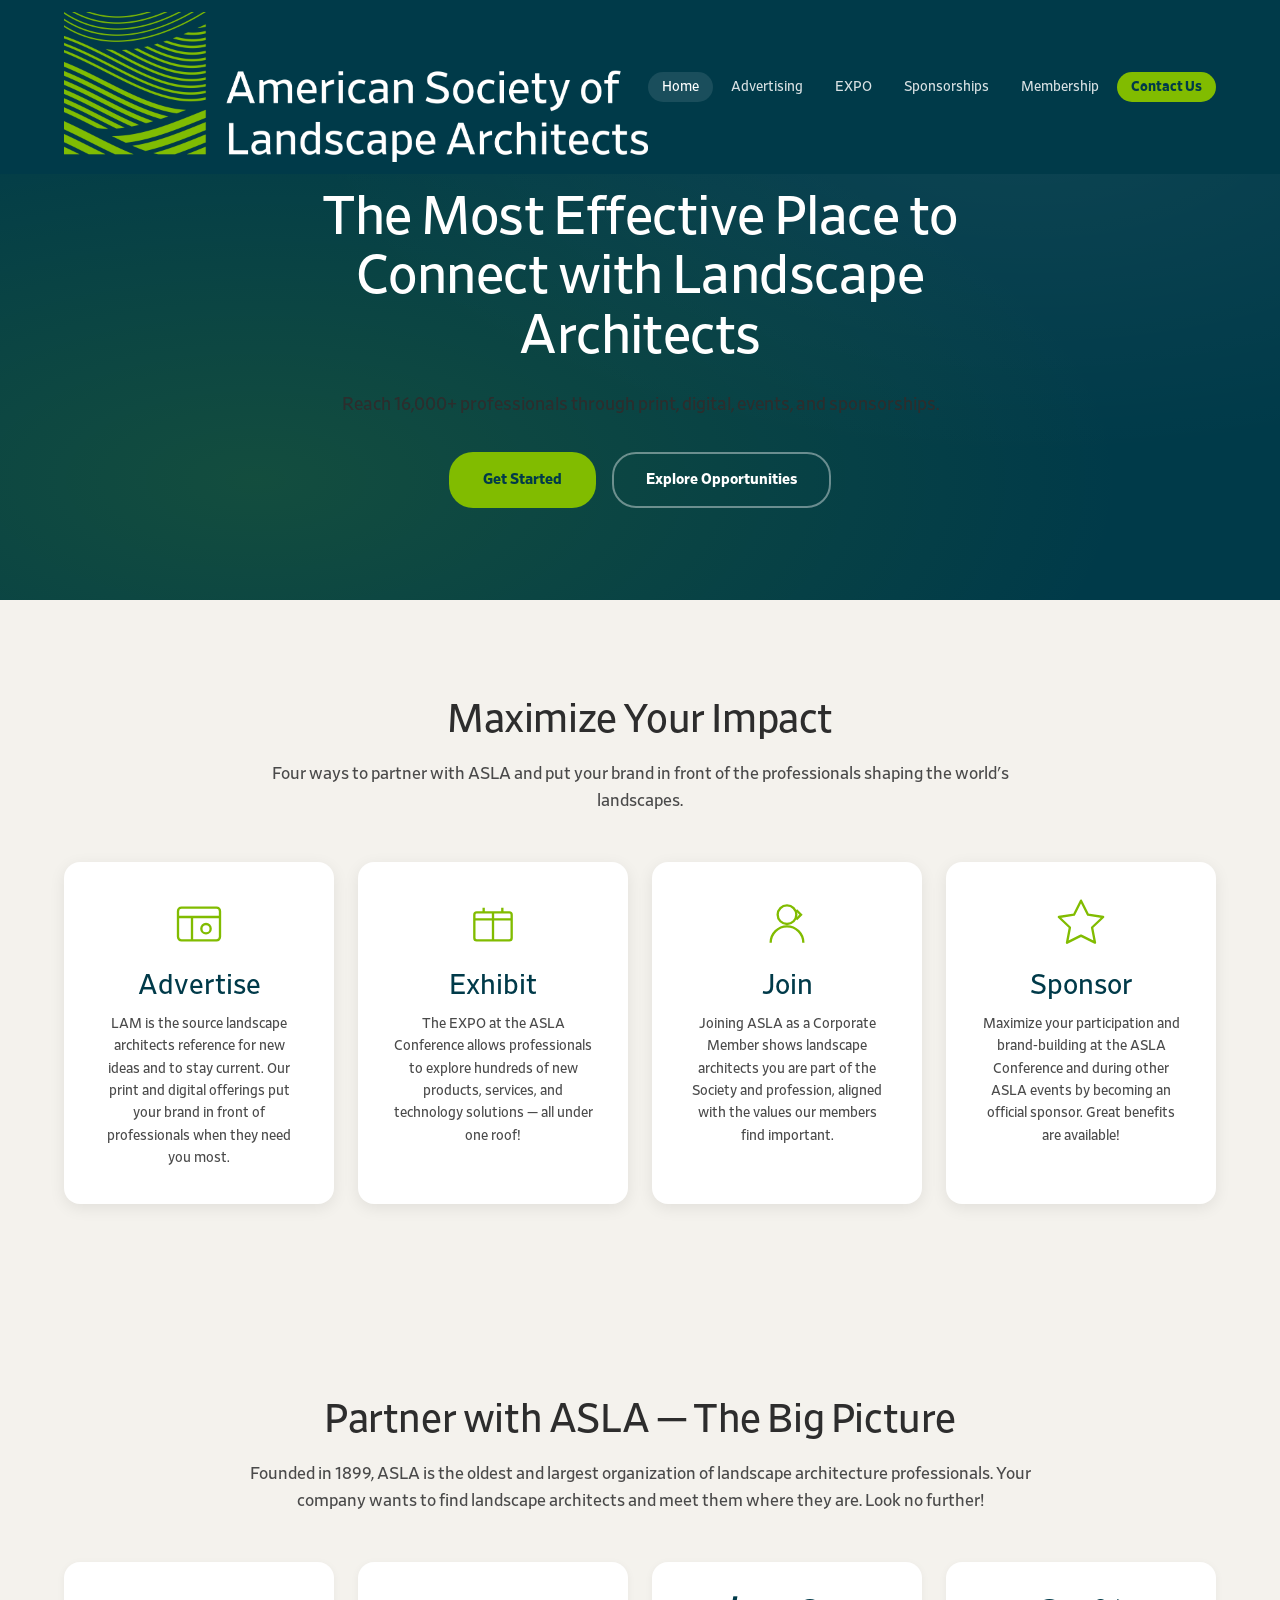
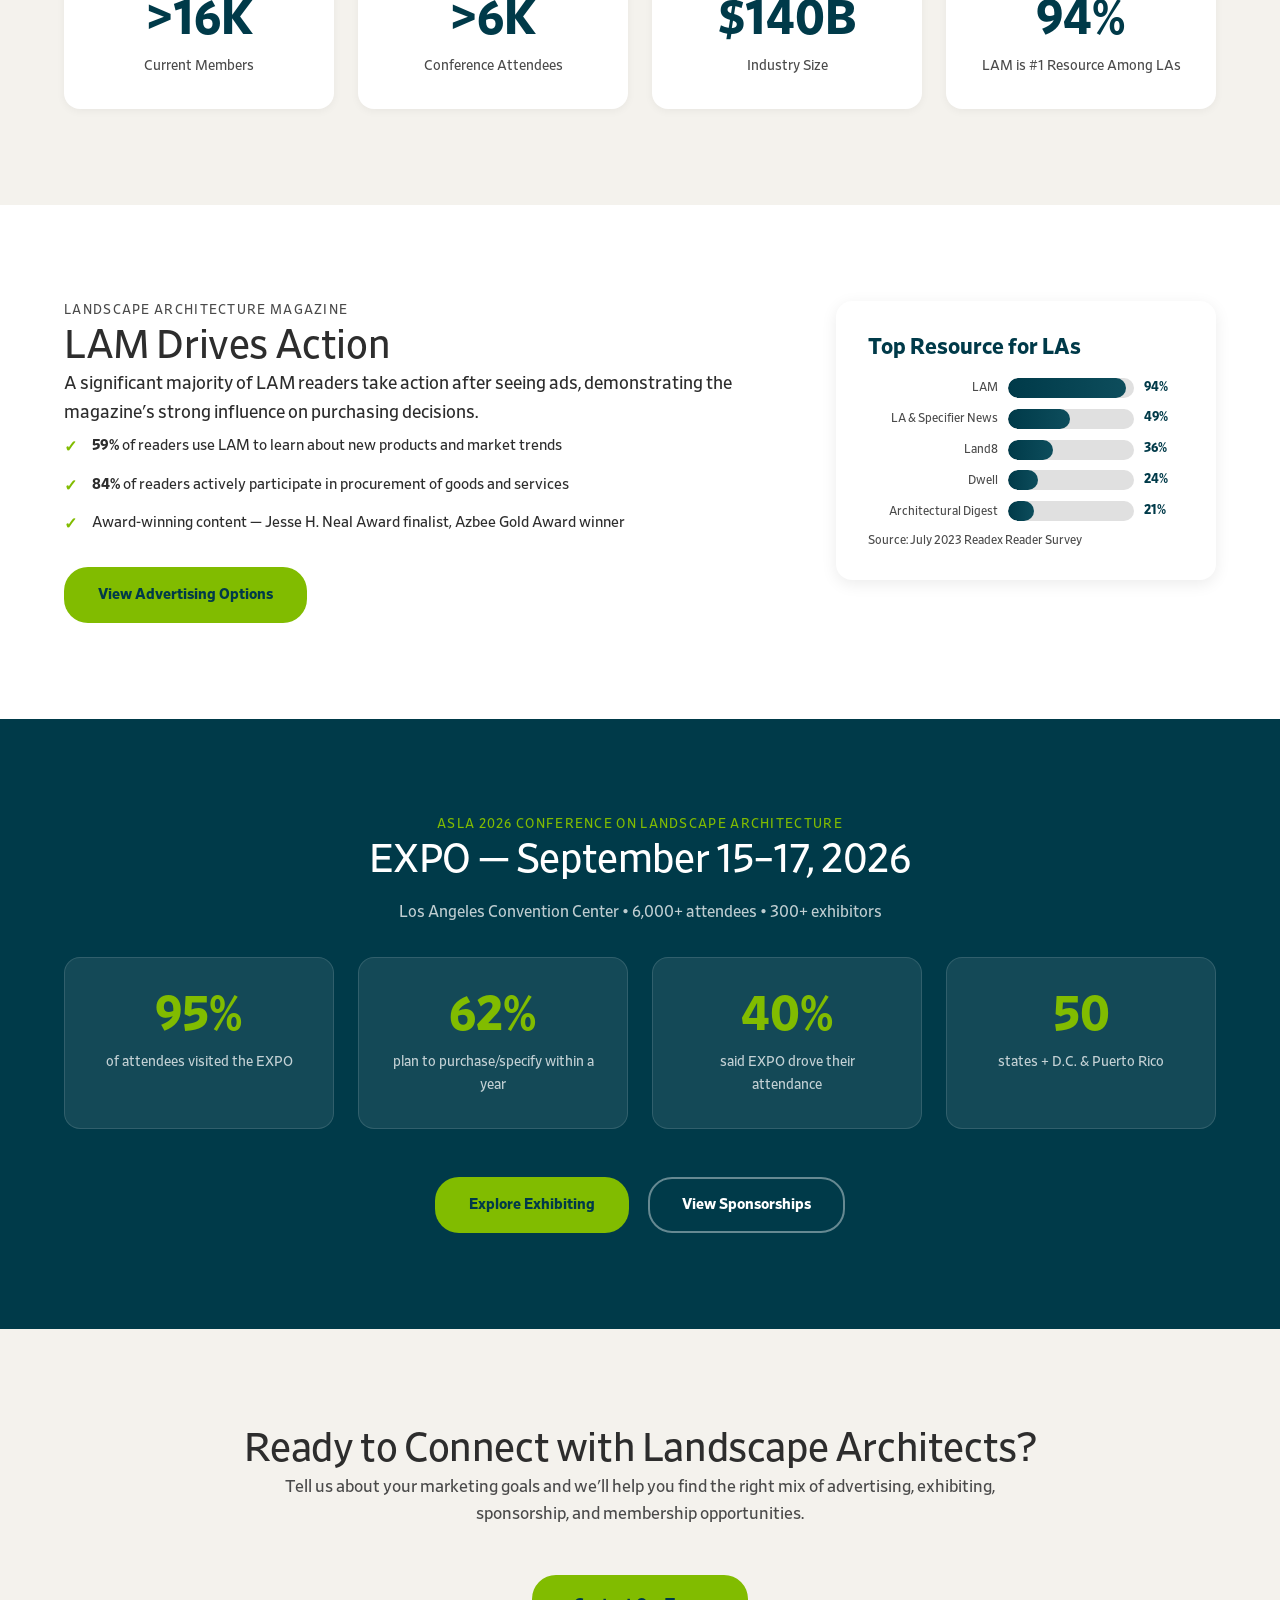
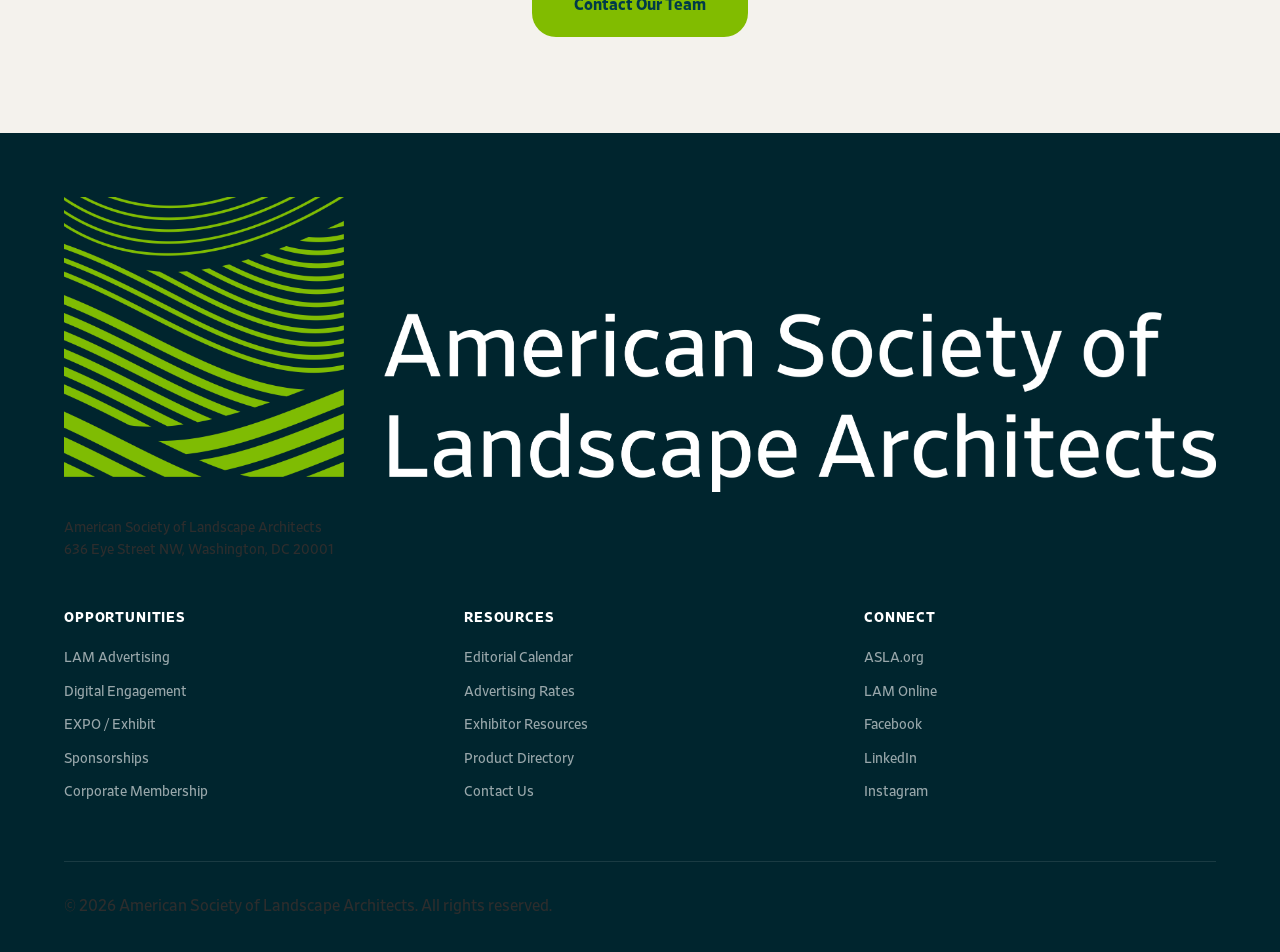
==== index.html @ c064a617 "Reduce header logo size and fix Contact Us wrapping - Reduced logo height from 40px to 28px across a" ====
<!DOCTYPE html>
<html lang="en">
<head>
  <meta charset="UTF-8">
  <meta name="viewport" content="width=device-width, initial-scale=1.0">
  <title>Advertise with ASLA — Connect with Landscape Architects</title>
  <meta name="description" content="The most effective place to connect with landscape architects. Advertise in LAM, exhibit at the ASLA EXPO, sponsor the conference, and more.">
  <link rel="stylesheet" href="colors_and_type.css">
  <link rel="stylesheet" href="style.css">
</head>
<body>

<!-- ===== HEADER / NAV ===== -->
<header class="site-header" id="top">
  <div class="container header-inner">
    <a href="index.html" class="logo">
      <img src="assets/logos/asla-full-green-white.png" alt="American Society of Landscape Architects" height="28">
    </a>
    <button class="nav-toggle" aria-label="Toggle navigation" aria-expanded="false">
      <span></span><span></span><span></span>
    </button>
    <nav class="main-nav" id="mainNav">
      <ul>
        <li><a href="index.html" class="active">Home</a></li>
        <li class="has-dropdown">
          <a href="advertising.html">Advertising</a>
          <ul class="dropdown">
            <li><a href="advertising.html#lam-advertising">LAM Print</a></li>
            <li><a href="advertising.html#ad-rates">Rates</a></li>
            <li><a href="advertising.html#editorial-calendar">Editorial Calendar</a></li>
            <li><a href="advertising.html#digital-engagement">Digital</a></li>
            <li><a href="advertising.html#website-advertising">Website Ads</a></li>
          </ul>
        </li>
        <li class="has-dropdown">
          <a href="expo.html">EXPO</a>
          <ul class="dropdown">
            <li><a href="expo.html#why-exhibit">Why Exhibit?</a></li>
            <li><a href="expo.html#exhibitor-pricing">Pricing</a></li>
            <li><a href="expo.html#exhibitor-resources">Resources</a></li>
          </ul>
        </li>
        <li><a href="sponsorships.html">Sponsorships</a></li>
        <li><a href="membership.html">Membership</a></li>
        <li><a href="contact.html" class="nav-cta">Contact Us</a></li>
      </ul>
    </nav>
  </div>
</header>

<!-- ===== HERO ===== -->
<section class="hero" id="home">
  <div class="container hero-content">
    <p class="eyebrow hero-eyebrow">2026 ASLA Engagement Kit</p>
    <h1>The Most Effective Place to<br>Connect with Landscape Architects</h1>
    <p class="body-lg hero-sub">Reach 16,000+ professionals through print, digital, events, and sponsorships.</p>
    <div class="hero-actions">
      <a href="contact.html" class="btn btn-primary">Get Started</a>
      <a href="advertising.html" class="btn btn-outline">Explore Opportunities</a>
    </div>
  </div>
</section>

<!-- ===== MAXIMIZE YOUR IMPACT — 4 pillars ===== -->
<section class="section pillars">
  <div class="container">
    <h2 class="section-title">Maximize Your Impact</h2>
    <p class="section-intro">Four ways to partner with ASLA and put your brand in front of the professionals shaping the world's landscapes.</p>
    <div class="pillar-grid">
      <a href="advertising.html" class="pillar-card">
        <div class="pillar-icon">
          <svg viewBox="0 0 48 48" fill="none"><rect x="6" y="10" width="36" height="28" rx="3" stroke="currentColor" stroke-width="2"/><path d="M6 18h36M18 18v20" stroke="currentColor" stroke-width="2"/><circle cx="30" cy="28" r="4" stroke="currentColor" stroke-width="2"/></svg>
        </div>
        <h3>Advertise</h3>
        <p>LAM is the source landscape architects reference for new ideas and to stay current. Our print and digital offerings put your brand in front of professionals when they need you most.</p>
      </a>
      <a href="expo.html" class="pillar-card">
        <div class="pillar-icon">
          <svg viewBox="0 0 48 48" fill="none"><rect x="8" y="14" width="32" height="24" rx="2" stroke="currentColor" stroke-width="2"/><path d="M8 20h32M24 14v24M16 14V10M32 14V10" stroke="currentColor" stroke-width="2"/></svg>
        </div>
        <h3>Exhibit</h3>
        <p>The EXPO at the ASLA Conference allows professionals to explore hundreds of new products, services, and technology solutions — all under one roof!</p>
      </a>
      <a href="membership.html" class="pillar-card">
        <div class="pillar-icon">
          <svg viewBox="0 0 48 48" fill="none"><circle cx="24" cy="16" r="8" stroke="currentColor" stroke-width="2"/><path d="M10 40c0-7.7 6.3-14 14-14s14 6.3 14 14" stroke="currentColor" stroke-width="2"/><path d="M32 12l4 4-4 4" stroke="currentColor" stroke-width="2"/></svg>
        </div>
        <h3>Join</h3>
        <p>Joining ASLA as a Corporate Member shows landscape architects you are part of the Society and profession, aligned with the values our members find important.</p>
      </a>
      <a href="sponsorships.html" class="pillar-card">
        <div class="pillar-icon">
          <svg viewBox="0 0 48 48" fill="none"><path d="M24 4l6 12 13 2-9.5 9 2.5 13L24 34l-12 6 2.5-13L5 18l13-2z" stroke="currentColor" stroke-width="2" stroke-linejoin="round"/></svg>
        </div>
        <h3>Sponsor</h3>
        <p>Maximize your participation and brand-building at the ASLA Conference and during other ASLA events by becoming an official sponsor. Great benefits are available!</p>
      </a>
    </div>
  </div>
</section>

<!-- ===== THE BIG PICTURE — Stats ===== -->
<section class="section stats-section">
  <div class="container">
    <h2 class="section-title">Partner with ASLA — The Big Picture</h2>
    <p class="section-intro">Founded in 1899, ASLA is the oldest and largest organization of landscape architecture professionals. Your company wants to find landscape architects and meet them where they are. Look no further!</p>
    <div class="stat-grid">
      <div class="stat-card">
        <span class="stat-number">&gt;16K</span>
        <span class="stat-label">Current Members</span>
      </div>
      <div class="stat-card">
        <span class="stat-number">&gt;6K</span>
        <span class="stat-label">Conference Attendees</span>
      </div>
      <div class="stat-card">
        <span class="stat-number">$140B</span>
        <span class="stat-label">Industry Size</span>
      </div>
      <div class="stat-card">
        <span class="stat-number">94%</span>
        <span class="stat-label">LAM is #1 Resource Among LAs</span>
      </div>
    </div>
  </div>
</section>

<!-- ===== LAM QUICK OVERVIEW ===== -->
<section class="section section-alt">
  <div class="container">
    <div class="two-col">
      <div class="col-text">
        <p class="eyebrow">Landscape Architecture Magazine</p>
        <h2>LAM Drives Action</h2>
        <p class="body-lg">A significant majority of LAM readers take action after seeing ads, demonstrating the magazine's strong influence on purchasing decisions.</p>
        <ul class="check-list">
          <li><strong>59%</strong> of readers use LAM to learn about new products and market trends</li>
          <li><strong>84%</strong> of readers actively participate in procurement of goods and services</li>
          <li>Award-winning content — Jesse H. Neal Award finalist, Azbee Gold Award winner</li>
        </ul>
        <a href="advertising.html" class="btn btn-primary" style="margin-top:var(--space-lg)">View Advertising Options</a>
      </div>
      <div class="col-sidebar">
        <div class="info-card">
          <h4>Top Resource for LAs</h4>
          <div class="bar-chart">
            <div class="bar-row"><span class="bar-label">LAM</span><div class="bar-track"><div class="bar-fill" style="width:94%"></div></div><span class="bar-val">94%</span></div>
            <div class="bar-row"><span class="bar-label">LA &amp; Specifier News</span><div class="bar-track"><div class="bar-fill" style="width:49%"></div></div><span class="bar-val">49%</span></div>
            <div class="bar-row"><span class="bar-label">Land8</span><div class="bar-track"><div class="bar-fill" style="width:36%"></div></div><span class="bar-val">36%</span></div>
            <div class="bar-row"><span class="bar-label">Dwell</span><div class="bar-track"><div class="bar-fill" style="width:24%"></div></div><span class="bar-val">24%</span></div>
            <div class="bar-row"><span class="bar-label">Architectural Digest</span><div class="bar-track"><div class="bar-fill" style="width:21%"></div></div><span class="bar-val">21%</span></div>
          </div>
          <p class="caption">Source: July 2023 Readex Reader Survey</p>
        </div>
      </div>
    </div>
  </div>
</section>

<!-- ===== EXPO TEASER ===== -->
<section class="section section-dark">
  <div class="container" style="text-align:center">
    <p class="eyebrow" style="color:var(--asla-green)">ASLA 2026 Conference on Landscape Architecture</p>
    <h2 style="color:var(--white);margin-bottom:var(--space-md)">EXPO — September 15–17, 2026</h2>
    <p style="color:rgba(255,255,255,0.75);margin-bottom:var(--space-xl)">Los Angeles Convention Center &bull; 6,000+ attendees &bull; 300+ exhibitors</p>
    <div class="stat-grid stat-grid-light" style="margin-bottom:var(--space-2xl)">
      <div class="stat-card-dark">
        <span class="stat-number">95%</span>
        <span class="stat-label">of attendees visited the EXPO</span>
      </div>
      <div class="stat-card-dark">
        <span class="stat-number">62%</span>
        <span class="stat-label">plan to purchase/specify within a year</span>
      </div>
      <div class="stat-card-dark">
        <span class="stat-number">40%</span>
        <span class="stat-label">said EXPO drove their attendance</span>
      </div>
      <div class="stat-card-dark">
        <span class="stat-number">50</span>
        <span class="stat-label">states + D.C. &amp; Puerto Rico</span>
      </div>
    </div>
    <a href="expo.html" class="btn btn-primary">Explore Exhibiting</a>
    <a href="sponsorships.html" class="btn btn-outline" style="margin-left:var(--space-md)">View Sponsorships</a>
  </div>
</section>

<!-- ===== CTA BANNER ===== -->
<section class="section" style="text-align:center">
  <div class="container">
    <h2>Ready to Connect with Landscape Architects?</h2>
    <p class="section-intro">Tell us about your marketing goals and we'll help you find the right mix of advertising, exhibiting, sponsorship, and membership opportunities.</p>
    <a href="contact.html" class="btn btn-primary btn-lg">Contact Our Team</a>
  </div>
</section>

<!-- ===== FOOTER ===== -->
<footer class="site-footer">
  <div class="container footer-inner">
    <div class="footer-brand">
      <img src="assets/logos/asla-full-green-white.png" alt="American Society of Landscape Architects" height="28">
      <p>American Society of Landscape Architects<br>636 Eye Street NW, Washington, DC 20001</p>
    </div>
    <div class="footer-links">
      <div>
        <h5>Opportunities</h5>
        <ul>
          <li><a href="advertising.html">LAM Advertising</a></li>
          <li><a href="advertising.html#digital-engagement">Digital Engagement</a></li>
          <li><a href="expo.html">EXPO / Exhibit</a></li>
          <li><a href="sponsorships.html">Sponsorships</a></li>
          <li><a href="membership.html">Corporate Membership</a></li>
        </ul>
      </div>
      <div>
        <h5>Resources</h5>
        <ul>
          <li><a href="advertising.html#editorial-calendar">Editorial Calendar</a></li>
          <li><a href="advertising.html#ad-rates">Advertising Rates</a></li>
          <li><a href="expo.html#exhibitor-resources">Exhibitor Resources</a></li>
          <li><a href="advertising.html#product-directory">Product Directory</a></li>
          <li><a href="contact.html">Contact Us</a></li>
        </ul>
      </div>
      <div>
        <h5>Connect</h5>
        <ul>
          <li><a href="https://www.asla.org">ASLA.org</a></li>
          <li><a href="https://www.landscapearchitecturemagazine.org">LAM Online</a></li>
          <li><a href="https://www.facebook.com/americansocietyoflandscapearchitects">Facebook</a></li>
          <li><a href="https://www.linkedin.com/company/american-society-of-landscape-architects/">LinkedIn</a></li>
          <li><a href="https://www.instagram.com/nationalasla">Instagram</a></li>
        </ul>
      </div>
    </div>
    <div class="footer-bottom">
      <p>&copy; 2026 American Society of Landscape Architects. All rights reserved.</p>
    </div>
  </div>
</footer>

<script src="nav.js"></script>
</body>
</html>
---- colors_and_type.css ----
/* =============================================================================
   ASLA Design System — Colors & Typography
   American Society of Landscape Architects
   =============================================================================
   Source: styleguide/asla-style-guide.md (official ASLA style guide)
   Mirrors token names used in frontend/tailwind.config.js and src/app/globals.css
   ========================================================================== */

/* JetBrains Mono (Google Fonts) — monospace for IDs, codes, meta.
   @import must come before any @font-face or @rule to be valid. */
@import url("https://fonts.googleapis.com/css2?family=JetBrains+Mono:wght@400;500&display=swap");

/* ----------------------------------------------------------------------------
   Webfonts — Retina (brand-licensed) is the primary ASLA typeface.
   Family ships: ExLight 200 · Light 300 · Book 400 · Bold 700, each with italics
   where available. RetinaCondensed covers narrow display use (eyebrows, metadata).
   JetBrains Mono covers the handful of monospace needs (IDs, codes).
   -------------------------------------------------------------------------- */

@font-face {
  font-family: "Retina";
  src: url("fonts/Retina-ExLight.otf") format("opentype"),
       url("fonts/Retina-ExLight.otf") format("opentype"),
       url("fonts/Retina-ExLight.otf") format("opentype");
  font-weight: 200;
  font-style: normal;
  font-display: swap;
}
@font-face {
  font-family: "Retina";
  src: url("fonts/Retina-Light.otf") format("opentype"),
       url("fonts/Retina-Light.otf") format("opentype"),
       url("fonts/Retina-Light.otf") format("opentype");
  font-weight: 300;
  font-style: normal;
  font-display: swap;
}
@font-face {
  font-family: "Retina";
  src: url("fonts/Retina-LightItalic.otf") format("opentype"),
       url("fonts/Retina-LightItalic.otf") format("opentype"),
       url("fonts/Retina-LightItalic.otf") format("opentype");
  font-weight: 300;
  font-style: italic;
  font-display: swap;
}
@font-face {
  font-family: "Retina";
  src: url("fonts/Retina-Book.otf") format("opentype"),
       url("fonts/Retina-Book.otf") format("opentype"),
       url("fonts/Retina-Book.otf") format("opentype");
  font-weight: 400;
  font-style: normal;
  font-display: swap;
}
@font-face {
  font-family: "Retina";
  src: url("fonts/Retina-BookItalic.otf") format("opentype"),
       url("fonts/Retina-BookItalic.otf") format("opentype"),
       url("fonts/Retina-BookItalic.otf") format("opentype");
  font-weight: 400;
  font-style: italic;
  font-display: swap;
}
@font-face {
  font-family: "Retina";
  src: url("fonts/Retina-Bold.otf") format("opentype"),
       url("fonts/Retina-Bold.otf") format("opentype"),
       url("fonts/Retina-Bold.otf") format("opentype");
  font-weight: 700;
  font-style: normal;
  font-display: swap;
}
@font-face {
  font-family: "Retina";
  src: url("fonts/Retina-BoldItalic.otf") format("opentype"),
       url("fonts/Retina-BoldItalic.otf") format("opentype"),
       url("fonts/Retina-BoldItalic.otf") format("opentype");
  font-weight: 700;
  font-style: italic;
  font-display: swap;
}

@font-face {
  font-family: "Retina Condensed";
  src: url("fonts/RetinaCondensedLight.otf") format("opentype"),
       url("fonts/RetinaCondensedLight.otf") format("opentype"),
       url("fonts/RetinaCondensedLight.otf") format("opentype");
  font-weight: 300;
  font-style: normal;
  font-display: swap;
}
@font-face {
  font-family: "Retina Condensed";
  src: url("fonts/RetinaCond-Bold.otf") format("opentype"),
       url("fonts/RetinaCond-Bold.otf") format("opentype"),
       url("fonts/RetinaCond-Bold.otf") format("opentype");
  font-weight: 700;
  font-style: normal;
  font-display: swap;
}

/* Skolar Latin — editorial serif for long-form, quotes, callouts
   Multiple src URLs so the CSS works at any depth: HTML at root uses
   fonts/..., subfolders use ../fonts/..., deep (ui_kits/*) use ../../fonts/...
   The browser tries each in order and uses the first that loads.   */
@font-face {
  font-family: "Skolar";
  src: url("fonts/SkolarLatin-Light.otf") format("opentype"),
       url("fonts/SkolarLatin-Light.otf") format("opentype"),
       url("fonts/SkolarLatin-Light.otf") format("opentype");
  font-weight: 300;
  font-style: normal;
  font-display: swap;
}
@font-face {
  font-family: "Skolar";
  src: url("fonts/SkolarLatin-LightItalic.otf") format("opentype"),
       url("fonts/SkolarLatin-LightItalic.otf") format("opentype"),
       url("fonts/SkolarLatin-LightItalic.otf") format("opentype");
  font-weight: 300;
  font-style: italic;
  font-display: swap;
}
@font-face {
  font-family: "Skolar";
  src: url("fonts/SkolarLatin-Regular.otf") format("opentype"),
       url("fonts/SkolarLatin-Regular.otf") format("opentype"),
       url("fonts/SkolarLatin-Regular.otf") format("opentype");
  font-weight: 400;
  font-style: normal;
  font-display: swap;
}
@font-face {
  font-family: "Skolar";
  src: url("fonts/SkolarLatin-Italic.otf") format("opentype"),
       url("fonts/SkolarLatin-Italic.otf") format("opentype"),
       url("fonts/SkolarLatin-Italic.otf") format("opentype");
  font-weight: 400;
  font-style: italic;
  font-display: swap;
}
@font-face {
  font-family: "Skolar";
  src: url("fonts/SkolarLatin-Bold.otf") format("opentype"),
       url("fonts/SkolarLatin-Bold.otf") format("opentype"),
       url("fonts/SkolarLatin-Bold.otf") format("opentype");
  font-weight: 700;
  font-style: normal;
  font-display: swap;
}
@font-face {
  font-family: "Skolar";
  src: url("fonts/SkolarLatin-BoldItalic.otf") format("opentype"),
       url("fonts/SkolarLatin-BoldItalic.otf") format("opentype"),
       url("fonts/SkolarLatin-BoldItalic.otf") format("opentype");
  font-weight: 700;
  font-style: italic;
  font-display: swap;
}

:root {
  /* ── Brand colors ─────────────────────────────────────────────────────── */
  --asla-teal:        #003A49;  /* Primary — buttons, headings on light, footer */
  --asla-teal-light:  #0D4D5C;  /* Hover state of teal */
  --asla-teal-hover:  #004D5E;
  --asla-green:       #81BC00;  /* Accent — Join CTA, feature icons, highlights */
  --asla-green-light: #95D600;
  --asla-green-dark:  #6B9E00;

  --warm-cream:       #F4F2ED;  /* Primary page background */
  --soft-sage:        #E7EDDA;  /* Secondary BG, callouts, conference cards */
  --sand:             #D4CFC1;  /* Muted accent — chart secondary, neutral fills */
  --white:            #FFFFFF;

  --charcoal:         #2D2D2D;  /* Primary body text */
  --dark-gray:        #4A4A4A;  /* Secondary body text */
  --border-gray:      #D0D0D0;  /* Input/card borders */
  --grid-gray:        #E0E0E0;  /* Chart grid lines, dividers */
  --placeholder-gray: #9E9E9E;  /* Input placeholders, muted */

  --alert-red:        #E53935;  /* Deadlines, destructive, critical */
  --muted-gold:       #C9A227;  /* Awards, highlights */
  --success-green:    #28A745;  /* Success states (Next.js app) */

  /* Data visualization palette (apply in order) */
  --chart-1: #003A49;  /* ASLA Teal */
  --chart-2: #E8E4DC;  /* Warm Gray */
  --chart-3: #6B8BA3;  /* Slate Blue */
  --chart-4: #5B9BD5;  /* Sky Blue */
  --chart-5: #81BC00;  /* ASLA Green */
  --chart-6: #C9A227;  /* Muted Gold */
  --chart-7: #E53935;  /* Alert Red */

  /* ── Semantic color tokens ────────────────────────────────────────────── */
  --bg-page:       var(--warm-cream);
  --bg-surface:    var(--white);
  --bg-accent:     var(--soft-sage);
  --bg-dark:       var(--asla-teal);

  --fg1:           var(--charcoal);       /* Primary text */
  --fg2:           var(--dark-gray);      /* Secondary text */
  --fg3:           var(--placeholder-gray); /* Muted / placeholder */
  --fg-on-dark:    var(--white);          /* Text on teal/photos */
  --fg-link:       var(--asla-teal);      /* Text links */

  --border-1:      var(--border-gray);
  --border-2:      var(--grid-gray);

  /* ── Typography ───────────────────────────────────────────────────────── */
  --font-sans:      "Retina", "Gotham", "Proxima Nova",
                    -apple-system, BlinkMacSystemFont, "Segoe UI", Roboto, sans-serif;
  --font-condensed: "Retina Condensed", "Retina", -apple-system, sans-serif;
  --font-serif:     "Skolar", "Skolar Latin", Georgia, "Times New Roman", serif;
  --font-mono:  "JetBrains Mono", ui-monospace, SFMono-Regular, Menlo, monospace;
  --font-heading: var(--font-sans);
  --font-body:    var(--font-sans);

  /* Base body size */
  --fs-body:  16px;
  --lh-body:  1.6;
  --lh-tight: 1.2;

  /* ── Spacing scale ────────────────────────────────────────────────────── */
  --space-xs:  4px;
  --space-sm:  8px;
  --space-md:  16px;
  --space-lg:  24px;
  --space-xl:  32px;
  --space-2xl: 48px;
  --space-3xl: 64px;
  --space-4xl: 96px;

  /* ── Radii ────────────────────────────────────────────────────────────── */
  --radius-xs:   4px;
  --radius-sm:   8px;   /* Inputs, small cards */
  --radius-md:   12px;  /* Image treatments */
  --radius-lg:   16px;  /* Cards, feature blocks */
  --radius-pill: 24px;  /* Buttons */
  --radius-mixed-asymmetric: 0 24px 24px 0; /* Signature "mixed-radius" image treatment */

  /* ── Shadows ──────────────────────────────────────────────────────────── */
  --shadow-subtle: 0 2px 8px  rgba(0, 0, 0, 0.05);
  --shadow-card:   0 4px 16px rgba(0, 0, 0, 0.08);
  --shadow-hover:  0 8px 24px rgba(0, 0, 0, 0.10);

  /* ── Motion ───────────────────────────────────────────────────────────── */
  --ease-out:   cubic-bezier(0.2, 0.8, 0.2, 1);
  --dur-fast:   150ms;
  --dur-normal: 200ms;
  --dur-slow:   300ms;

  /* ── Layout ───────────────────────────────────────────────────────────── */
  --content-max: 1200px;
  --content-gutter: 24px;
}

/* =============================================================================
   Semantic type classes — use these as shorthand for consistent hierarchy.
   ========================================================================== */

.h1, h1 {
  font-family: var(--font-heading);
  font-size: clamp(36px, 4.5vw, 54px);
  font-weight: 400;
  line-height: 1.1;
  letter-spacing: -0.01em;
  color: var(--fg1);
}

.h2, h2 {
  font-family: var(--font-heading);
  font-size: clamp(28px, 3.2vw, 40px);
  font-weight: 400;
  line-height: 1.2;
  letter-spacing: -0.01em;
  color: var(--fg1);
}

.h3, h3 {
  font-family: var(--font-heading);
  font-size: clamp(22px, 2.2vw, 28px);
  font-weight: 500;
  line-height: 1.3;
  color: var(--fg1);
}

.h4, h4 {
  font-family: var(--font-heading);
  font-size: 22px;
  font-weight: 700;
  line-height: 1.3;
  color: var(--fg1);
}

.h5, h5 {
  font-family: var(--font-heading);
  font-size: 18px;
  font-weight: 600;
  line-height: 1.4;
  color: var(--fg1);
}

.eyebrow {
  font-family: var(--font-heading);
  font-size: 13px;
  font-weight: 500;
  text-transform: uppercase;
  letter-spacing: 0.1em;
  color: var(--fg2);
}

.body-lg, p.body-lg {
  font-family: var(--font-body);
  font-size: 18px;
  font-weight: 400;
  line-height: 1.6;
  color: var(--fg1);
}

.body, p {
  font-family: var(--font-body);
  font-size: 16px;
  font-weight: 400;
  line-height: 1.6;
  color: var(--fg1);
}

.body-sm, small {
  font-family: var(--font-body);
  font-size: 14px;
  line-height: 1.5;
  color: var(--fg2);
}

.caption {
  font-family: var(--font-body);
  font-size: 12px;
  line-height: 1.4;
  color: var(--fg2);
}

.mono, code, kbd {
  font-family: var(--font-mono);
  font-size: 0.95em;
}

.serif, .editorial {
  font-family: var(--font-serif);
  font-weight: 400;
  line-height: 1.55;
  color: var(--fg1);
}

.pull-quote {
  font-family: var(--font-serif);
  font-weight: 300;
  font-style: italic;
  font-size: clamp(22px, 2.4vw, 30px);
  line-height: 1.35;
  color: var(--fg1);
  letter-spacing: -0.005em;
}

a {
  color: var(--fg-link);
  text-decoration: underline;
  text-underline-offset: 2px;
}

a:hover { color: var(--asla-teal-light); }
---- style.css ----
/* =============================================================================
   ASLA Advertise Site — Stylesheet
   Built on the ASLA Design System tokens from colors_and_type.css
   ============================================================================= */

*, *::before, *::after { box-sizing: border-box; margin: 0; padding: 0; }

html { scroll-behavior: smooth; }

body {
  font-family: var(--font-sans);
  font-size: var(--fs-body);
  line-height: var(--lh-body);
  color: var(--fg1);
  background: var(--bg-page);
  -webkit-font-smoothing: antialiased;
}

img { max-width: 100%; height: auto; }
a { transition: color var(--dur-fast) var(--ease-out); }

.container {
  max-width: var(--content-max);
  margin: 0 auto;
  padding: 0 var(--content-gutter);
}

/* ── Header ────────────────────────────────────────────────────────────────── */
.site-header {
  position: fixed;
  top: 0;
  left: 0;
  right: 0;
  z-index: 1000;
  background: var(--asla-teal);
  transition: box-shadow var(--dur-normal) var(--ease-out), padding var(--dur-normal) var(--ease-out);
  padding: 12px 0;
}
.site-header.scrolled {
  box-shadow: 0 2px 20px rgba(0,0,0,0.15);
  padding: 8px 0;
}
.header-inner {
  display: flex;
  align-items: center;
  justify-content: space-between;
}
.logo { display: flex; align-items: center; gap: 10px; text-decoration: none; }
.logo img { display: block; }
.logo-text {
  font-family: var(--font-sans);
  font-weight: 700;
  font-size: 20px;
  color: var(--white);
  letter-spacing: 0.08em;
}

.main-nav > ul { list-style: none; display: flex; align-items: center; gap: 4px; }
.main-nav a {
  color: rgba(255,255,255,0.85);
  text-decoration: none;
  font-size: 14px;
  font-weight: 400;
  padding: 8px 14px;
  border-radius: var(--radius-pill);
  transition: all var(--dur-fast) var(--ease-out);
}
.main-nav a:hover, .main-nav a.active { color: #fff; background: rgba(255,255,255,0.1); }
.nav-cta {
  background: var(--asla-green) !important;
  color: var(--asla-teal) !important;
  font-weight: 700 !important;
  white-space: nowrap;
}
.nav-cta:hover { background: var(--asla-green-light) !important; }

/* Dropdown */
.has-dropdown { position: relative; }
.dropdown {
  display: none;
  position: absolute;
  top: 100%;
  left: 0;
  background: var(--white);
  border-radius: var(--radius-sm);
  box-shadow: var(--shadow-hover);
  min-width: 240px;
  padding: 8px 0;
  flex-direction: column;
  z-index: 100;
}
.has-dropdown.open > .dropdown { display: flex; }
.dropdown a {
  color: var(--fg1) !important;
  padding: 10px 20px;
  border-radius: 0;
  font-size: 14px;
}
.dropdown a:hover { background: var(--soft-sage) !important; color: var(--asla-teal) !important; }

/* Mobile nav */
.nav-toggle {
  display: none;
  background: none;
  border: none;
  cursor: pointer;
  width: 32px;
  height: 24px;
  position: relative;
}
.nav-toggle span {
  display: block;
  width: 100%;
  height: 2px;
  background: #fff;
  position: absolute;
  left: 0;
  transition: all var(--dur-fast) var(--ease-out);
}
.nav-toggle span:nth-child(1) { top: 0; }
.nav-toggle span:nth-child(2) { top: 11px; }
.nav-toggle span:nth-child(3) { top: 22px; }

/* ── Page Hero (inner pages) ────────────────────────────────────────────── */
.page-hero {
  padding: 140px var(--content-gutter) 60px;
  background: var(--asla-teal);
  position: relative;
  overflow: hidden;
}
.page-hero::before {
  content: '';
  position: absolute;
  inset: 0;
  background: radial-gradient(ellipse at 20% 80%, rgba(129,188,0,0.1) 0%, transparent 60%);
}
.page-hero .container { position: relative; z-index: 2; }
.page-hero h1 { color: var(--white); margin-bottom: var(--space-md); }
.page-hero .hero-eyebrow { color: var(--asla-green); margin-bottom: var(--space-md); }
.page-hero .hero-sub { color: rgba(255,255,255,0.8); max-width: 700px; }
.page-hero-dark { background: var(--asla-teal); }

/* ── Hero (home) ──────────────────────────────────────────────────────────── */
.hero {
  position: relative;
  min-height: 600px;
  display: flex;
  align-items: center;
  justify-content: center;
  text-align: center;
  padding: 140px var(--content-gutter) 80px;
  background: var(--asla-teal);
  overflow: hidden;
}
.hero::before {
  content: '';
  position: absolute;
  inset: 0;
  background:
    radial-gradient(ellipse at 20% 80%, rgba(129,188,0,0.15) 0%, transparent 60%),
    radial-gradient(ellipse at 80% 20%, rgba(255,255,255,0.05) 0%, transparent 50%);
}
.hero-content { position: relative; z-index: 2; max-width: 860px; }
.hero-eyebrow { color: var(--asla-green); margin-bottom: var(--space-md); }
.hero h1 { color: var(--white); margin-bottom: var(--space-lg); }
.hero-sub { color: rgba(255,255,255,0.8); margin-bottom: var(--space-xl); }
.hero-actions { display: flex; gap: var(--space-md); justify-content: center; flex-wrap: wrap; }

/* ── Buttons ───────────────────────────────────────────────────────────────── */
.btn {
  display: inline-flex;
  align-items: center;
  justify-content: center;
  padding: 14px 32px;
  border-radius: var(--radius-pill);
  font-family: var(--font-sans);
  font-size: 15px;
  font-weight: 700;
  text-decoration: none;
  cursor: pointer;
  border: 2px solid transparent;
  transition: all var(--dur-normal) var(--ease-out);
}
.btn-primary {
  background: var(--asla-green);
  color: var(--asla-teal);
}
.btn-primary:hover {
  background: var(--asla-green-light);
  color: var(--asla-teal);
  transform: translateY(-1px);
  box-shadow: 0 4px 12px rgba(129,188,0,0.3);
}
.btn-outline {
  border-color: rgba(255,255,255,0.4);
  color: var(--white);
  background: transparent;
}
.btn-outline:hover {
  border-color: var(--white);
  background: rgba(255,255,255,0.08);
  color: var(--white);
}
.btn-lg { padding: 16px 40px; font-size: 16px; }

/* ── Sections ──────────────────────────────────────────────────────────────── */
.section { padding: var(--space-4xl) 0; }
.section-alt { background: var(--white); }
.section-dark { background: var(--asla-teal); color: var(--white); }
.section-title { text-align: center; margin-bottom: var(--space-md); }
.section-intro {
  text-align: center;
  max-width: 800px;
  margin: 0 auto var(--space-2xl);
  color: var(--fg2);
  font-size: 17px;
  line-height: 1.6;
}

/* ── Pillar Cards ──────────────────────────────────────────────────────────── */
.pillar-grid {
  display: grid;
  grid-template-columns: repeat(4, 1fr);
  gap: var(--space-lg);
}
.pillar-card {
  background: var(--white);
  border-radius: var(--radius-lg);
  padding: var(--space-xl);
  text-align: center;
  text-decoration: none;
  color: var(--fg1);
  box-shadow: var(--shadow-card);
  transition: all var(--dur-normal) var(--ease-out);
  border: 2px solid transparent;
}
.pillar-card:hover {
  transform: translateY(-4px);
  box-shadow: var(--shadow-hover);
  border-color: var(--asla-green);
  color: var(--fg1);
}
.pillar-card h3 {
  margin: var(--space-md) 0 var(--space-sm);
  color: var(--asla-teal);
}
.pillar-card p { font-size: 14px; color: var(--fg2); }
.pillar-icon {
  width: 56px;
  height: 56px;
  margin: 0 auto;
  color: var(--asla-green);
}
.pillar-icon svg { width: 100%; height: 100%; }

/* ── Stats ─────────────────────────────────────────────────────────────────── */
.stat-grid {
  display: grid;
  grid-template-columns: repeat(4, 1fr);
  gap: var(--space-lg);
}
.stat-card {
  text-align: center;
  padding: var(--space-xl);
  background: var(--white);
  border-radius: var(--radius-lg);
  box-shadow: var(--shadow-subtle);
}
.stat-number {
  display: block;
  font-family: var(--font-heading);
  font-size: clamp(32px, 4vw, 48px);
  font-weight: 700;
  color: var(--asla-teal);
  line-height: 1.1;
}
.stat-label {
  display: block;
  margin-top: var(--space-sm);
  font-size: 14px;
  color: var(--fg2);
  font-weight: 400;
}
.stat-card-dark {
  text-align: center;
  padding: var(--space-xl);
  background: rgba(255,255,255,0.08);
  border-radius: var(--radius-lg);
  border: 1px solid rgba(255,255,255,0.12);
}
.stat-card-dark .stat-number { color: var(--asla-green); }
.stat-card-dark .stat-label { color: rgba(255,255,255,0.75); }

/* ── Two Column Layout ─────────────────────────────────────────────────────── */
.two-col {
  display: grid;
  grid-template-columns: 1fr 380px;
  gap: var(--space-2xl);
  align-items: start;
}
.col-text { }
.col-sidebar { }

/* ── Info Card ─────────────────────────────────────────────────────────────── */
.info-card {
  background: var(--white);
  border-radius: var(--radius-lg);
  padding: var(--space-xl);
  box-shadow: var(--shadow-card);
}
.info-card h4 { color: var(--asla-teal); margin-bottom: var(--space-md); }

/* ── Check List ────────────────────────────────────────────────────────────── */
.check-list {
  list-style: none;
  padding: 0;
}
.check-list li {
  padding: 8px 0 8px 28px;
  position: relative;
  font-size: 15px;
  line-height: 1.5;
}
.check-list li::before {
  content: '✓';
  position: absolute;
  left: 0;
  color: var(--asla-green);
  font-weight: 700;
  font-size: 16px;
}

/* ── Highlight Box ─────────────────────────────────────────────────────────── */
.highlight-box {
  background: var(--soft-sage);
  border-radius: var(--radius-md);
  padding: var(--space-lg);
  margin: var(--space-lg) 0;
  border-left: 4px solid var(--asla-green);
}
.highlight-box h4 { color: var(--asla-teal); margin-bottom: var(--space-sm); }

/* ── Bar Chart ─────────────────────────────────────────────────────────────── */
.bar-chart { margin-top: var(--space-md); }
.bar-row {
  display: grid;
  grid-template-columns: 130px 1fr 40px;
  align-items: center;
  gap: 10px;
  margin-bottom: 10px;
}
.bar-label { font-size: 12px; color: var(--fg2); text-align: right; }
.bar-track {
  height: 20px;
  background: var(--grid-gray);
  border-radius: 10px;
  overflow: hidden;
}
.bar-fill {
  height: 100%;
  background: linear-gradient(90deg, var(--asla-teal), var(--asla-teal-light));
  border-radius: 10px;
  transition: width 1s var(--ease-out);
}
.bar-val { font-size: 13px; font-weight: 700; color: var(--asla-teal); }

/* ── Tables ────────────────────────────────────────────────────────────────── */
.table-wrap { overflow-x: auto; -webkit-overflow-scrolling: touch; }
.rate-table {
  width: 100%;
  border-collapse: collapse;
  font-size: 14px;
  background: var(--white);
  border-radius: var(--radius-md);
  overflow: hidden;
  box-shadow: var(--shadow-subtle);
}
.rate-table thead th {
  background: var(--asla-teal);
  color: var(--white);
  padding: 14px 16px;
  text-align: left;
  font-weight: 500;
  font-size: 13px;
  white-space: nowrap;
}
.rate-table tbody td {
  padding: 12px 16px;
  border-bottom: 1px solid var(--grid-gray);
  white-space: nowrap;
}
.rate-table tbody tr:last-child td { border-bottom: none; }
.rate-table tbody tr:hover { background: var(--soft-sage); }
.cal-table tbody td { white-space: normal; }
.cal-table small { color: var(--fg2); display: block; margin-top: 2px; }
.highlight-row { background: rgba(129,188,0,0.06) !important; }

.simple-table { width: 100%; font-size: 14px; }
.simple-table td { padding: 8px 0; border-bottom: 1px solid var(--grid-gray); }
.simple-table td:last-child { text-align: right; font-weight: 600; }

/* ── Badges ────────────────────────────────────────────────────────────────── */
.badge {
  display: inline-block;
  padding: 3px 10px;
  border-radius: var(--radius-pill);
  font-size: 11px;
  font-weight: 700;
  text-transform: uppercase;
  letter-spacing: 0.05em;
  background: var(--asla-green);
  color: var(--asla-teal);
  margin-top: 4px;
}
.badge-gold { background: var(--muted-gold); color: var(--white); }
.badge-sold { background: var(--sand); color: var(--dark-gray); }
.badge-avail { background: var(--asla-green); color: var(--asla-teal); }

/* ── Feature Cards ─────────────────────────────────────────────────────────── */
.card-grid-3 { display: grid; grid-template-columns: repeat(3, 1fr); gap: var(--space-lg); }
.card-grid-2 { display: grid; grid-template-columns: repeat(2, 1fr); gap: var(--space-lg); }
.feature-card {
  background: var(--white);
  border-radius: var(--radius-lg);
  padding: var(--space-xl);
  box-shadow: var(--shadow-card);
  border: 1px solid var(--grid-gray);
}
.feature-card h4 { color: var(--asla-teal); margin-bottom: var(--space-sm); }
.feature-card h5 { color: var(--asla-teal); margin-bottom: var(--space-xs); }
.feature-card p { font-size: 14px; color: var(--fg2); margin-bottom: var(--space-sm); }
.feature-card ul { list-style: none; padding: 0; }
.feature-card ul li {
  padding: 6px 0 6px 20px;
  position: relative;
  font-size: 14px;
  color: var(--fg2);
}
.feature-card ul li::before {
  content: '→';
  position: absolute;
  left: 0;
  color: var(--asla-green);
  font-weight: 700;
}
.feature-card.compact { padding: var(--space-lg); }
.accent-card {
  background: linear-gradient(135deg, var(--asla-teal) 0%, #0D5A6E 100%);
  border: none;
}
.accent-card h4, .accent-card h5 { color: var(--asla-green); }
.accent-card p { color: rgba(255,255,255,0.85); }
.accent-card .price-range { color: var(--white); }

.price-range {
  font-size: 20px;
  font-weight: 700;
  color: var(--asla-teal);
  margin-top: var(--space-sm);
}

/* ── Metric Grid ───────────────────────────────────────────────────────────── */
.metric-grid {
  display: grid;
  grid-template-columns: repeat(auto-fit, minmax(140px, 1fr));
  gap: var(--space-md);
}
.metric {
  text-align: center;
  padding: var(--space-md);
  background: var(--soft-sage);
  border-radius: var(--radius-sm);
}
.metric-val {
  display: block;
  font-size: 22px;
  font-weight: 700;
  color: var(--asla-teal);
}
.metric-label {
  display: block;
  font-size: 12px;
  color: var(--fg2);
  margin-top: 2px;
}
.price-split {
  display: flex;
  gap: var(--space-lg);
  margin-top: var(--space-md);
  padding-top: var(--space-md);
  border-top: 1px solid var(--grid-gray);
}
.price-split div { text-align: center; flex: 1; }
.price-split small { display: block; font-size: 12px; color: var(--fg2); margin-top: 2px; }

/* ── Tier Cards ────────────────────────────────────────────────────────────── */
.tier-grid {
  display: grid;
  grid-template-columns: repeat(4, 1fr);
  gap: var(--space-lg);
}
.tier-card {
  background: var(--white);
  border-radius: var(--radius-lg);
  padding: var(--space-xl);
  text-align: center;
  box-shadow: var(--shadow-card);
  border: 2px solid var(--grid-gray);
  transition: all var(--dur-normal) var(--ease-out);
}
.tier-card:hover {
  transform: translateY(-2px);
  box-shadow: var(--shadow-hover);
}
.tier-card.featured {
  border-color: var(--asla-green);
  position: relative;
}
.tier-card.featured::before {
  content: 'POPULAR';
  position: absolute;
  top: -12px;
  left: 50%;
  transform: translateX(-50%);
  background: var(--asla-green);
  color: var(--asla-teal);
  font-size: 11px;
  font-weight: 700;
  padding: 4px 14px;
  border-radius: var(--radius-pill);
  letter-spacing: 0.05em;
}
.tier-header {
  font-size: 13px;
  font-weight: 700;
  text-transform: uppercase;
  letter-spacing: 0.08em;
  color: var(--fg2);
  margin-bottom: var(--space-sm);
}
.tier-price {
  font-size: 28px;
  font-weight: 700;
  color: var(--asla-teal);
  margin-bottom: var(--space-md);
}
.tier-price small { font-size: 14px; font-weight: 400; color: var(--fg2); }
.tier-card p { font-size: 14px; color: var(--fg2); }
.tier-detail { font-size: 15px !important; color: var(--asla-teal) !important; }

/* ── Sponsor Items ─────────────────────────────────────────────────────────── */
.sponsor-category { margin-bottom: var(--space-2xl); }
.sponsor-category h4 {
  color: var(--asla-teal);
  padding-bottom: var(--space-sm);
  border-bottom: 2px solid var(--asla-green);
  margin-bottom: var(--space-md);
}
.sponsor-items { display: flex; flex-direction: column; gap: 6px; }
.sponsor-item {
  display: flex;
  align-items: center;
  gap: var(--space-md);
  padding: 12px 16px;
  background: var(--white);
  border-radius: var(--radius-sm);
  font-size: 14px;
  border: 1px solid var(--grid-gray);
}
.sponsor-item.sold { opacity: 0.55; }
.sponsor-name { flex: 1; }
.sponsor-price { font-weight: 700; color: var(--asla-teal); white-space: nowrap; }

/* ── Pillar Badges ─────────────────────────────────────────────────────────── */
.pillar-badge {
  display: inline-block;
  padding: 4px 12px;
  border-radius: var(--radius-pill);
  font-size: 12px;
  font-weight: 700;
  text-transform: uppercase;
  letter-spacing: 0.06em;
  margin-bottom: var(--space-md);
}
.pillar-content .pillar-badge { background: #E3F0D6; color: #3D6B00; }
.pillar-conversion .pillar-badge { background: #D6E8F0; color: #005A7A; }
.pillar-credibility .pillar-badge { background: #F0E6D6; color: #8B6B00; }

/* ── Detail Grid ───────────────────────────────────────────────────────────── */
.detail-grid { display: grid; grid-template-columns: 1fr 1fr; gap: var(--space-lg); margin-top: var(--space-lg); }
.detail-item h5 { color: var(--asla-teal); margin-bottom: var(--space-sm); }
.detail-item ul { list-style: none; padding: 0; }
.detail-item li { font-size: 14px; padding: 4px 0; color: var(--fg2); }

/* ── Benefits Box ──────────────────────────────────────────────────────────── */
.benefits-box {
  background: var(--soft-sage);
  border-radius: var(--radius-lg);
  padding: var(--space-xl) var(--space-2xl);
}
.benefits-box h4 { color: var(--asla-teal); margin-bottom: var(--space-md); }
.two-col-list {
  columns: 2;
  column-gap: var(--space-2xl);
}
.two-col-list li { break-inside: avoid; }

/* ── Spec Grid ─────────────────────────────────────────────────────────────── */
.spec-grid { display: grid; grid-template-columns: 1fr 1fr; gap: var(--space-lg); }
.spec-card {
  background: var(--soft-sage);
  border-radius: var(--radius-md);
  padding: var(--space-lg);
}
.spec-card h4 { color: var(--asla-teal); margin-bottom: var(--space-sm); font-size: 16px; }
.spec-card ul { list-style: none; padding: 0; }
.spec-card li { font-size: 14px; padding: 4px 0; }

/* ── Resource List ─────────────────────────────────────────────────────────── */
.resource-list { list-style: none; padding: 0; }
.resource-list li { padding: 8px 0; border-bottom: 1px solid var(--grid-gray); }
.resource-list li:last-child { border-bottom: none; }
.resource-list a {
  font-size: 14px;
  text-decoration: none;
  color: var(--asla-teal);
  font-weight: 500;
}
.resource-list a:hover { color: var(--asla-green-dark); text-decoration: underline; }

/* ── Deadline List ─────────────────────────────────────────────────────────── */
.deadline-list { list-style: none; padding: 0; }
.deadline-list li { padding: 8px 0; font-size: 14px; }
.deadline-date {
  display: inline-block;
  background: var(--alert-red);
  color: var(--white);
  font-size: 12px;
  font-weight: 700;
  padding: 2px 10px;
  border-radius: var(--radius-pill);
  margin-right: 8px;
}

/* ── Contact List ──────────────────────────────────────────────────────────── */
.contact-list { list-style: none; padding: 0; }
.contact-list li { padding: 6px 0; font-size: 14px; }

/* ── Divider ───────────────────────────────────────────────────────────────── */
.divider {
  height: 1px;
  background: var(--grid-gray);
  margin: var(--space-2xl) 0;
}

/* ── Contact Form ──────────────────────────────────────────────────────────── */
.contact-layout {
  display: grid;
  grid-template-columns: 1fr 360px;
  gap: var(--space-2xl);
  align-items: start;
}
.contact-form {
  background: var(--white);
  border: 1px solid var(--border-gray);
  border-radius: var(--radius-lg);
  padding: var(--space-2xl);
  box-shadow: var(--shadow-card);
}
.form-row { display: grid; grid-template-columns: 1fr 1fr; gap: var(--space-md); }
.form-group { margin-bottom: var(--space-lg); }
.form-group label {
  display: block;
  font-size: 14px;
  font-weight: 500;
  color: var(--fg1);
  margin-bottom: 6px;
}
.req { color: var(--alert-red); }
.form-group input,
.form-group select,
.form-group textarea {
  width: 100%;
  padding: 12px 16px;
  border: 1px solid var(--border-gray);
  border-radius: var(--radius-sm);
  background: var(--bg-page);
  color: var(--fg1);
  font-family: var(--font-sans);
  font-size: 15px;
  transition: border-color var(--dur-fast) var(--ease-out);
}
.form-group input::placeholder,
.form-group textarea::placeholder { color: var(--placeholder-gray); }
.form-group input:focus,
.form-group select:focus,
.form-group textarea:focus {
  outline: none;
  border-color: var(--asla-teal);
  background: var(--white);
  box-shadow: 0 0 0 3px rgba(0,58,73,0.08);
}
.form-group select { appearance: none; cursor: pointer; }

.checkbox-grid {
  display: grid;
  grid-template-columns: 1fr 1fr;
  gap: 8px;
}
.checkbox-label {
  display: flex;
  align-items: center;
  gap: 8px;
  font-size: 14px !important;
  font-weight: 400 !important;
  color: var(--fg1) !important;
  cursor: pointer;
  padding: 8px 12px;
  border-radius: var(--radius-sm);
  border: 1px solid var(--border-gray);
  transition: all var(--dur-fast) var(--ease-out);
  margin-bottom: 0 !important;
}
.checkbox-label:hover { background: var(--soft-sage); border-color: var(--asla-teal); }
.checkbox-label input[type="checkbox"] {
  width: 18px;
  height: 18px;
  accent-color: var(--asla-green);
  flex-shrink: 0;
}

/* ── Contact Sidebar ───────────────────────────────────────────────────────── */
.contact-sidebar { display: flex; flex-direction: column; gap: var(--space-lg); }
.contact-card {
  background: var(--white);
  border: 1px solid var(--border-gray);
  border-radius: var(--radius-lg);
  padding: var(--space-xl);
  box-shadow: var(--shadow-card);
}
.contact-card h4 {
  color: var(--asla-teal);
  margin-bottom: var(--space-md);
  padding-bottom: var(--space-sm);
  border-bottom: 1px solid var(--grid-gray);
}
.team-member {
  padding: 12px 0;
  font-size: 14px;
  color: var(--fg2);
  line-height: 1.6;
  border-bottom: 1px solid var(--grid-gray);
}
.team-member:last-child { border-bottom: none; }
.team-member strong { color: var(--fg1); }
.team-member a { color: var(--asla-teal); text-decoration: none; }
.team-member a:hover { text-decoration: underline; color: var(--asla-green-dark); }

/* ── Footer ────────────────────────────────────────────────────────────────── */
.site-footer {
  background: #00252E;
  color: rgba(255,255,255,0.7);
  padding: var(--space-3xl) 0 var(--space-xl);
}
.footer-inner {}
.footer-brand { margin-bottom: var(--space-2xl); }
.footer-brand img { margin-bottom: var(--space-md); }
.footer-brand p { font-size: 14px; line-height: 1.6; }
.footer-links {
  display: grid;
  grid-template-columns: repeat(3, 1fr);
  gap: var(--space-2xl);
  margin-bottom: var(--space-2xl);
}
.footer-links h5 {
  color: var(--white);
  font-size: 14px;
  text-transform: uppercase;
  letter-spacing: 0.06em;
  margin-bottom: var(--space-md);
}
.footer-links ul { list-style: none; padding: 0; }
.footer-links li { margin-bottom: 8px; }
.footer-links a {
  color: rgba(255,255,255,0.6);
  text-decoration: none;
  font-size: 14px;
  transition: color var(--dur-fast);
}
.footer-links a:hover { color: var(--asla-green); }
.footer-bottom {
  padding-top: var(--space-xl);
  border-top: 1px solid rgba(255,255,255,0.1);
  font-size: 13px;
}

/* ── Back to Top ───────────────────────────────────────────────────────────── */
.back-to-top {
  position: fixed;
  bottom: 32px;
  right: 32px;
  width: 48px;
  height: 48px;
  background: var(--asla-teal);
  color: var(--white);
  border-radius: 50%;
  display: flex;
  align-items: center;
  justify-content: center;
  box-shadow: var(--shadow-card);
  opacity: 0;
  transform: translateY(20px);
  transition: all var(--dur-normal) var(--ease-out);
  z-index: 900;
  text-decoration: none;
}
.back-to-top svg { width: 24px; height: 24px; }
.back-to-top.visible { opacity: 1; transform: translateY(0); }
.back-to-top:hover { background: var(--asla-teal-light); color: var(--white); }

/* =============================================================================
   Responsive
   ============================================================================= */
@media (max-width: 1024px) {
  .pillar-grid { grid-template-columns: repeat(2, 1fr); }
  .stat-grid { grid-template-columns: repeat(2, 1fr); }
  .two-col { grid-template-columns: 1fr; }
  .col-sidebar { order: -1; }
  .tier-grid { grid-template-columns: repeat(2, 1fr); }
  .card-grid-3 { grid-template-columns: repeat(2, 1fr); }
  .contact-layout { grid-template-columns: 1fr; }
  .footer-links { grid-template-columns: repeat(2, 1fr); }
  .detail-grid { grid-template-columns: 1fr; }
  .two-col-list { columns: 1; }
  .spec-grid { grid-template-columns: 1fr; }
}

@media (max-width: 768px) {
  .nav-toggle { display: block; }
  .main-nav {
    display: none;
    position: absolute;
    top: 100%;
    left: 0;
    right: 0;
    background: var(--asla-teal);
    padding: var(--space-md) var(--content-gutter);
    box-shadow: 0 8px 24px rgba(0,0,0,0.2);
  }
  .main-nav.open { display: block; }
  .main-nav > ul { flex-direction: column; gap: 0; }
  .main-nav li { width: 100%; }
  .main-nav a { display: block; padding: 12px 16px; }
  .has-dropdown.open > .dropdown { position: static; box-shadow: none; background: rgba(255,255,255,0.05); border-radius: var(--radius-sm); margin: 4px 0 4px 16px; }
  .dropdown a { color: rgba(255,255,255,0.8) !important; }
  .dropdown a:hover { background: rgba(255,255,255,0.08) !important; color: var(--white) !important; }

  .hero { min-height: 500px; padding: 120px var(--content-gutter) 60px; }
  .hero h1 { font-size: 28px; }
  .pillar-grid { grid-template-columns: 1fr; }
  .stat-grid { grid-template-columns: 1fr 1fr; }
  .card-grid-3 { grid-template-columns: 1fr; }
  .card-grid-2 { grid-template-columns: 1fr; }
  .tier-grid { grid-template-columns: 1fr; }
  .form-row { grid-template-columns: 1fr; }
  .checkbox-grid { grid-template-columns: 1fr; }
  .bar-row { grid-template-columns: 80px 1fr 36px; }
  .footer-links { grid-template-columns: 1fr; }
  .section { padding: var(--space-3xl) 0; }
  .sponsor-item { flex-wrap: wrap; }
  .sponsor-name { min-width: 100%; }
}

@media (max-width: 480px) {
  .stat-grid { grid-template-columns: 1fr; }
  .hero-actions { flex-direction: column; align-items: stretch; }
  .hero-actions .btn { text-align: center; }
}
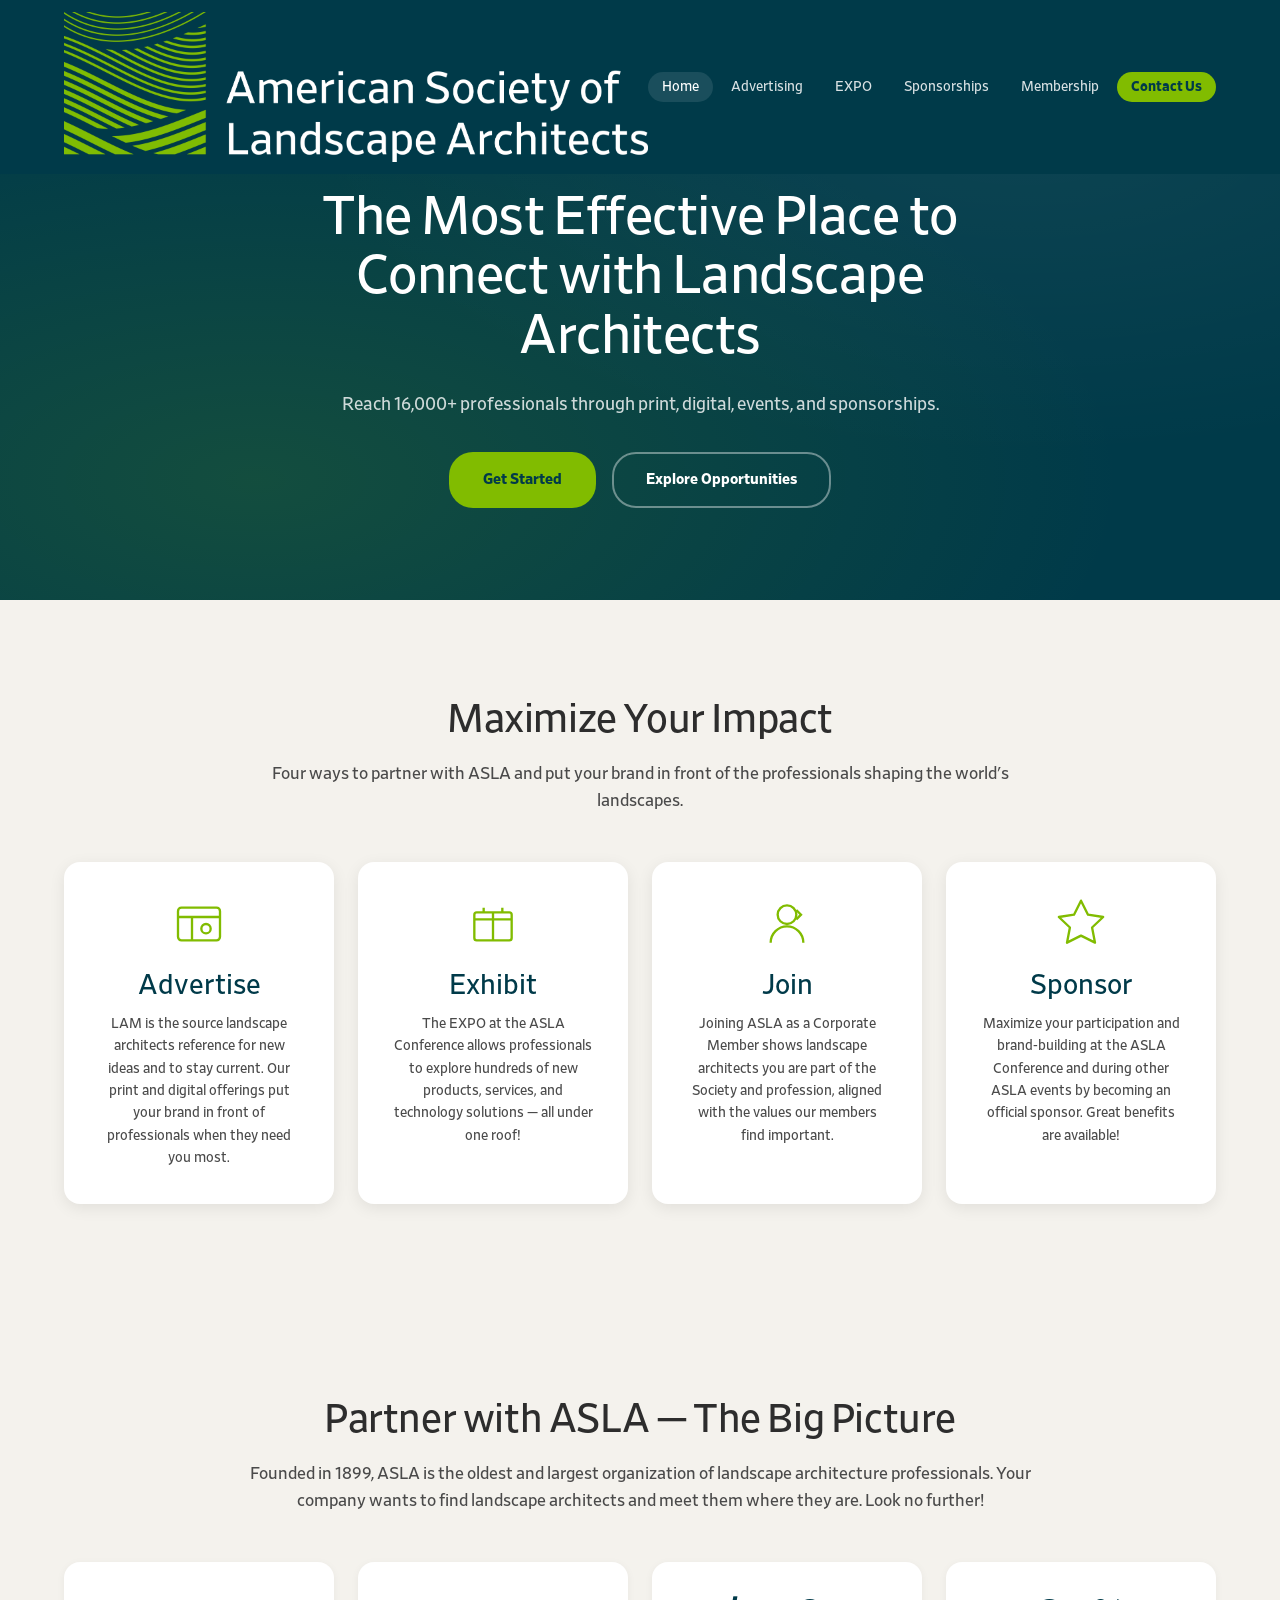
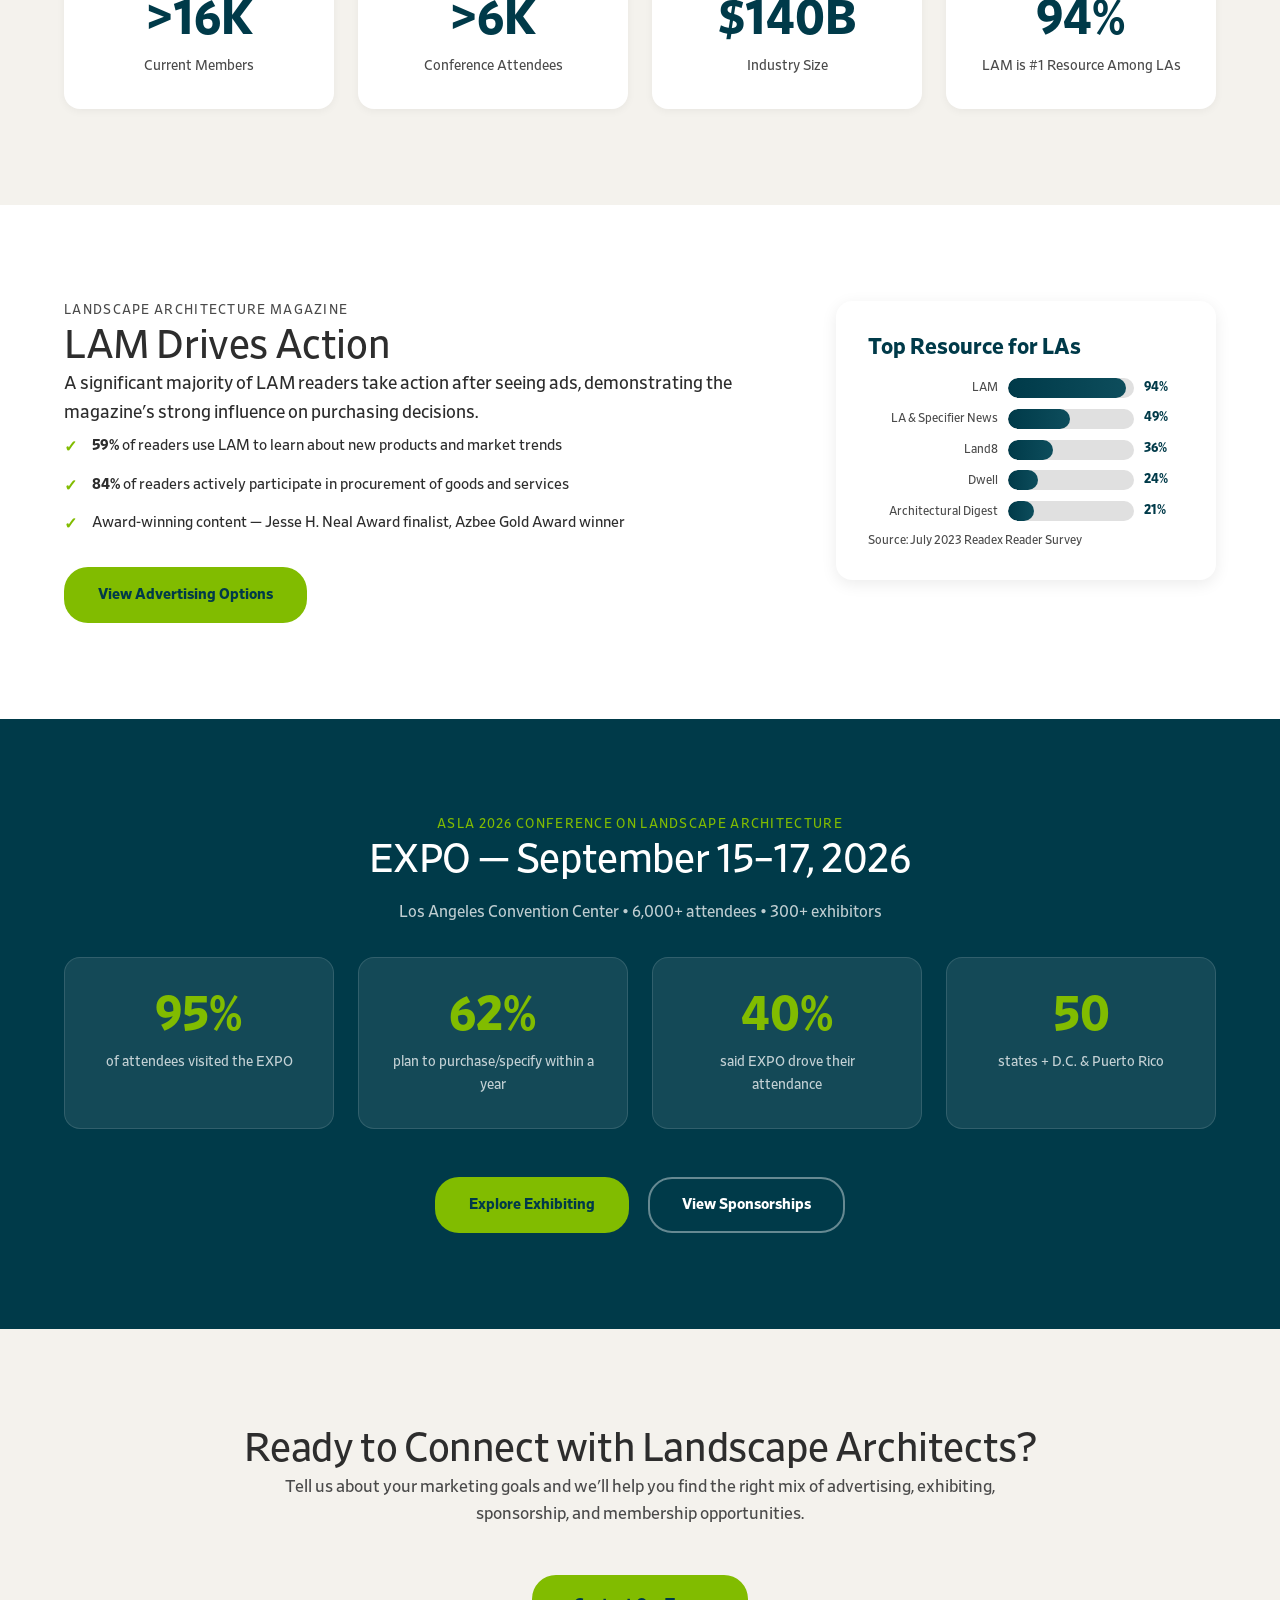
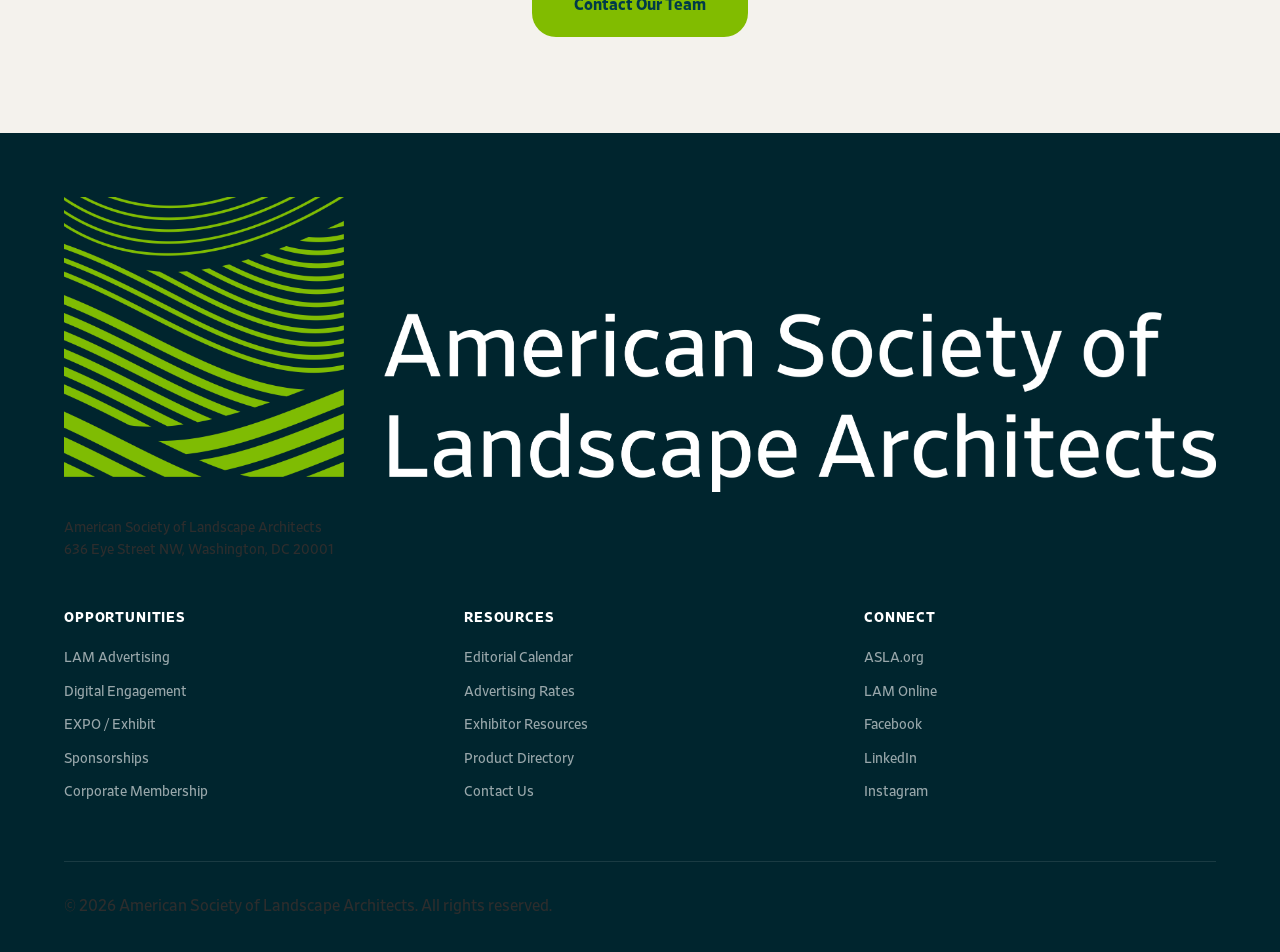
==== commit d44107c2: "Fix dark text on dark backgrounds, reduce logo to 14px - Added !important to hero-sub color rules to" ====
--- a/index.html
+++ b/index.html
@@ -14,7 +14,7 @@
 <header class="site-header" id="top">
   <div class="container header-inner">
     <a href="index.html" class="logo">
-      <img src="assets/logos/asla-full-green-white.png" alt="American Society of Landscape Architects" height="28">
+      <img src="assets/logos/asla-full-green-white.png" alt="American Society of Landscape Architects" height="14">
     </a>
     <button class="nav-toggle" aria-label="Toggle navigation" aria-expanded="false">
       <span></span><span></span><span></span>
@@ -199,7 +199,7 @@
 <footer class="site-footer">
   <div class="container footer-inner">
     <div class="footer-brand">
-      <img src="assets/logos/asla-full-green-white.png" alt="American Society of Landscape Architects" height="28">
+      <img src="assets/logos/asla-full-green-white.png" alt="American Society of Landscape Architects" height="14">
       <p>American Society of Landscape Architects<br>636 Eye Street NW, Washington, DC 20001</p>
     </div>
     <div class="footer-links">
--- a/style.css
+++ b/style.css
@@ -137,7 +137,7 @@
 .page-hero .container { position: relative; z-index: 2; }
 .page-hero h1 { color: var(--white); margin-bottom: var(--space-md); }
 .page-hero .hero-eyebrow { color: var(--asla-green); margin-bottom: var(--space-md); }
-.page-hero .hero-sub { color: rgba(255,255,255,0.8); max-width: 700px; }
+.page-hero p.hero-sub, .page-hero .hero-sub { color: rgba(255,255,255,0.8) !important; max-width: 700px; }
 .page-hero-dark { background: var(--asla-teal); }
 
 /* ── Hero (home) ──────────────────────────────────────────────────────────── */
@@ -161,9 +161,9 @@
     radial-gradient(ellipse at 80% 20%, rgba(255,255,255,0.05) 0%, transparent 50%);
 }
 .hero-content { position: relative; z-index: 2; max-width: 860px; }
-.hero-eyebrow { color: var(--asla-green); margin-bottom: var(--space-md); }
+.hero .hero-eyebrow { color: var(--asla-green); margin-bottom: var(--space-md); }
 .hero h1 { color: var(--white); margin-bottom: var(--space-lg); }
-.hero-sub { color: rgba(255,255,255,0.8); margin-bottom: var(--space-xl); }
+.hero p.hero-sub, .hero .hero-sub { color: rgba(255,255,255,0.8) !important; margin-bottom: var(--space-xl); }
 .hero-actions { display: flex; gap: var(--space-md); justify-content: center; flex-wrap: wrap; }
 
 /* ── Buttons ───────────────────────────────────────────────────────────────── */
@@ -207,6 +207,15 @@
 .section { padding: var(--space-4xl) 0; }
 .section-alt { background: var(--white); }
 .section-dark { background: var(--asla-teal); color: var(--white); }
+.section-dark p.body-lg, .page-hero p.body-lg, .hero p.body-lg { color: rgba(255,255,255,0.8) !important; }
+.section-dark h2, .section-dark h3, .section-dark h4, .section-dark h5 { color: var(--white); }
+.section-dark .section-intro { color: rgba(255,255,255,0.8); }
+.section-dark a:not(.btn) { color: var(--asla-green); }
+.section-dark .stat-number { color: var(--asla-green); }
+.section-dark .stat-label { color: rgba(255,255,255,0.85); }
+.section-dark .info-card { background: rgba(255,255,255,0.08); box-shadow: none; }
+.section-dark .info-card h4 { color: var(--asla-green); }
+.section-dark .info-card p, .section-dark .info-card li { color: rgba(255,255,255,0.85); }
 .section-title { text-align: center; margin-bottom: var(--space-md); }
 .section-intro {
   text-align: center;
@@ -818,6 +827,46 @@
 .back-to-top.visible { opacity: 1; transform: translateY(0); }
 .back-to-top:hover { background: var(--asla-teal-light); color: var(--white); }
 
+/* ── Application Form ─────────────────────────────────────────────────────── */
+.radio-label {
+  display: flex;
+  align-items: center;
+  gap: 8px;
+  padding: 10px 16px;
+  border: 1px solid var(--sand-200);
+  border-radius: var(--radius-sm);
+  cursor: pointer;
+  transition: border-color var(--dur-fast), background var(--dur-fast);
+}
+.radio-label:hover { border-color: var(--asla-green); }
+.radio-label input[type="radio"] { accent-color: var(--asla-green); }
+.tier-select { display: flex; flex-direction: column; gap: 10px; }
+.tier-option { padding: 16px 20px; }
+.tier-option strong { font-size: 16px; }
+.tier-desc { display: block; font-size: 13px; color: var(--fg2); margin-top: 2px; margin-left: 24px; }
+.affiliate-block {
+  border: 1px solid var(--sand-200);
+  border-radius: var(--radius-md);
+  padding: var(--space-lg);
+  margin-bottom: var(--space-lg);
+  background: var(--white);
+}
+.affiliate-block h4 { color: var(--asla-teal); margin-bottom: var(--space-md); font-size: 16px; }
+.form-notice {
+  background: var(--sand-100);
+  border-radius: var(--radius-sm);
+  padding: var(--space-lg);
+  margin: var(--space-xl) 0;
+  font-size: 14px;
+  color: var(--fg2);
+  line-height: 1.6;
+}
+.form-notice p + p { margin-top: var(--space-sm); }
+.tier-info { display: flex; flex-direction: column; gap: var(--space-md); }
+.tier-info div { padding-bottom: var(--space-md); border-bottom: 1px solid var(--sand-200); }
+.tier-info div:last-child { border-bottom: none; padding-bottom: 0; }
+.tier-info small { color: var(--fg2); }
+
 /* =============================================================================
    Responsive
    ============================================================================= */
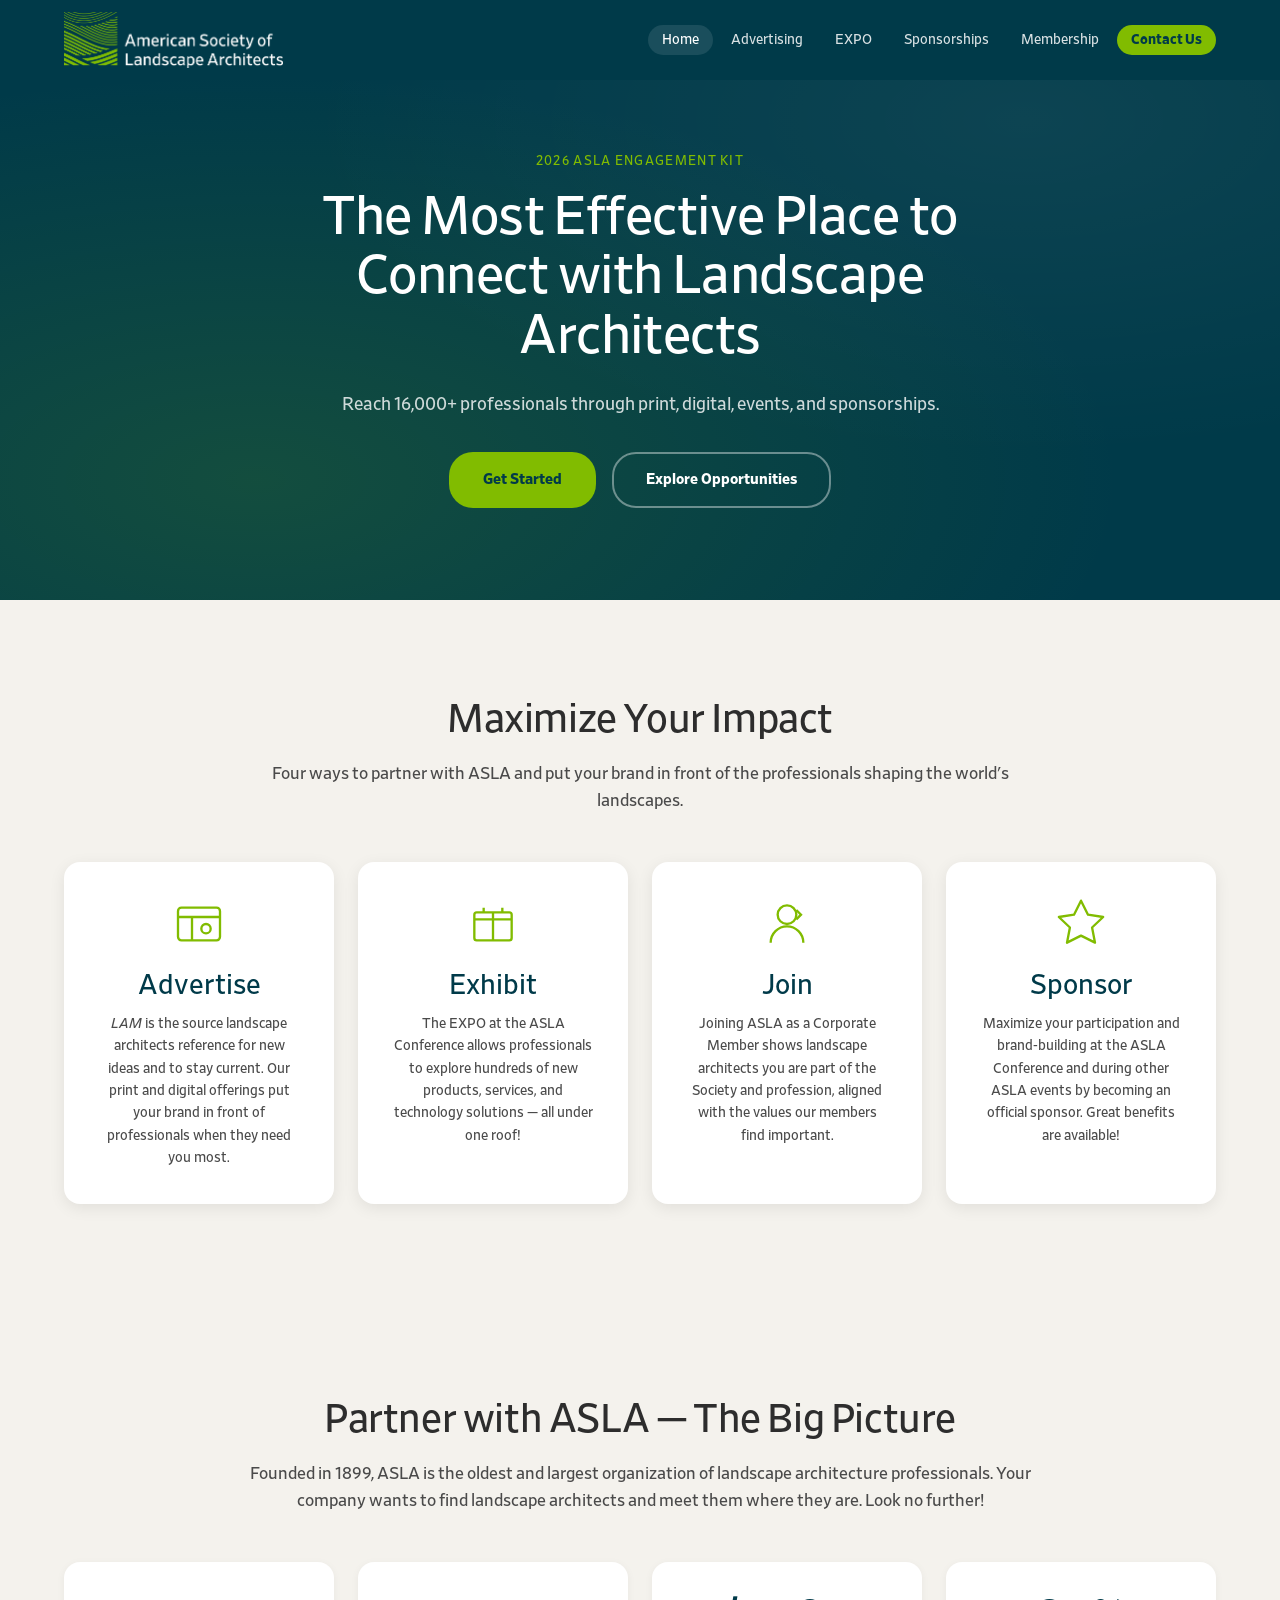
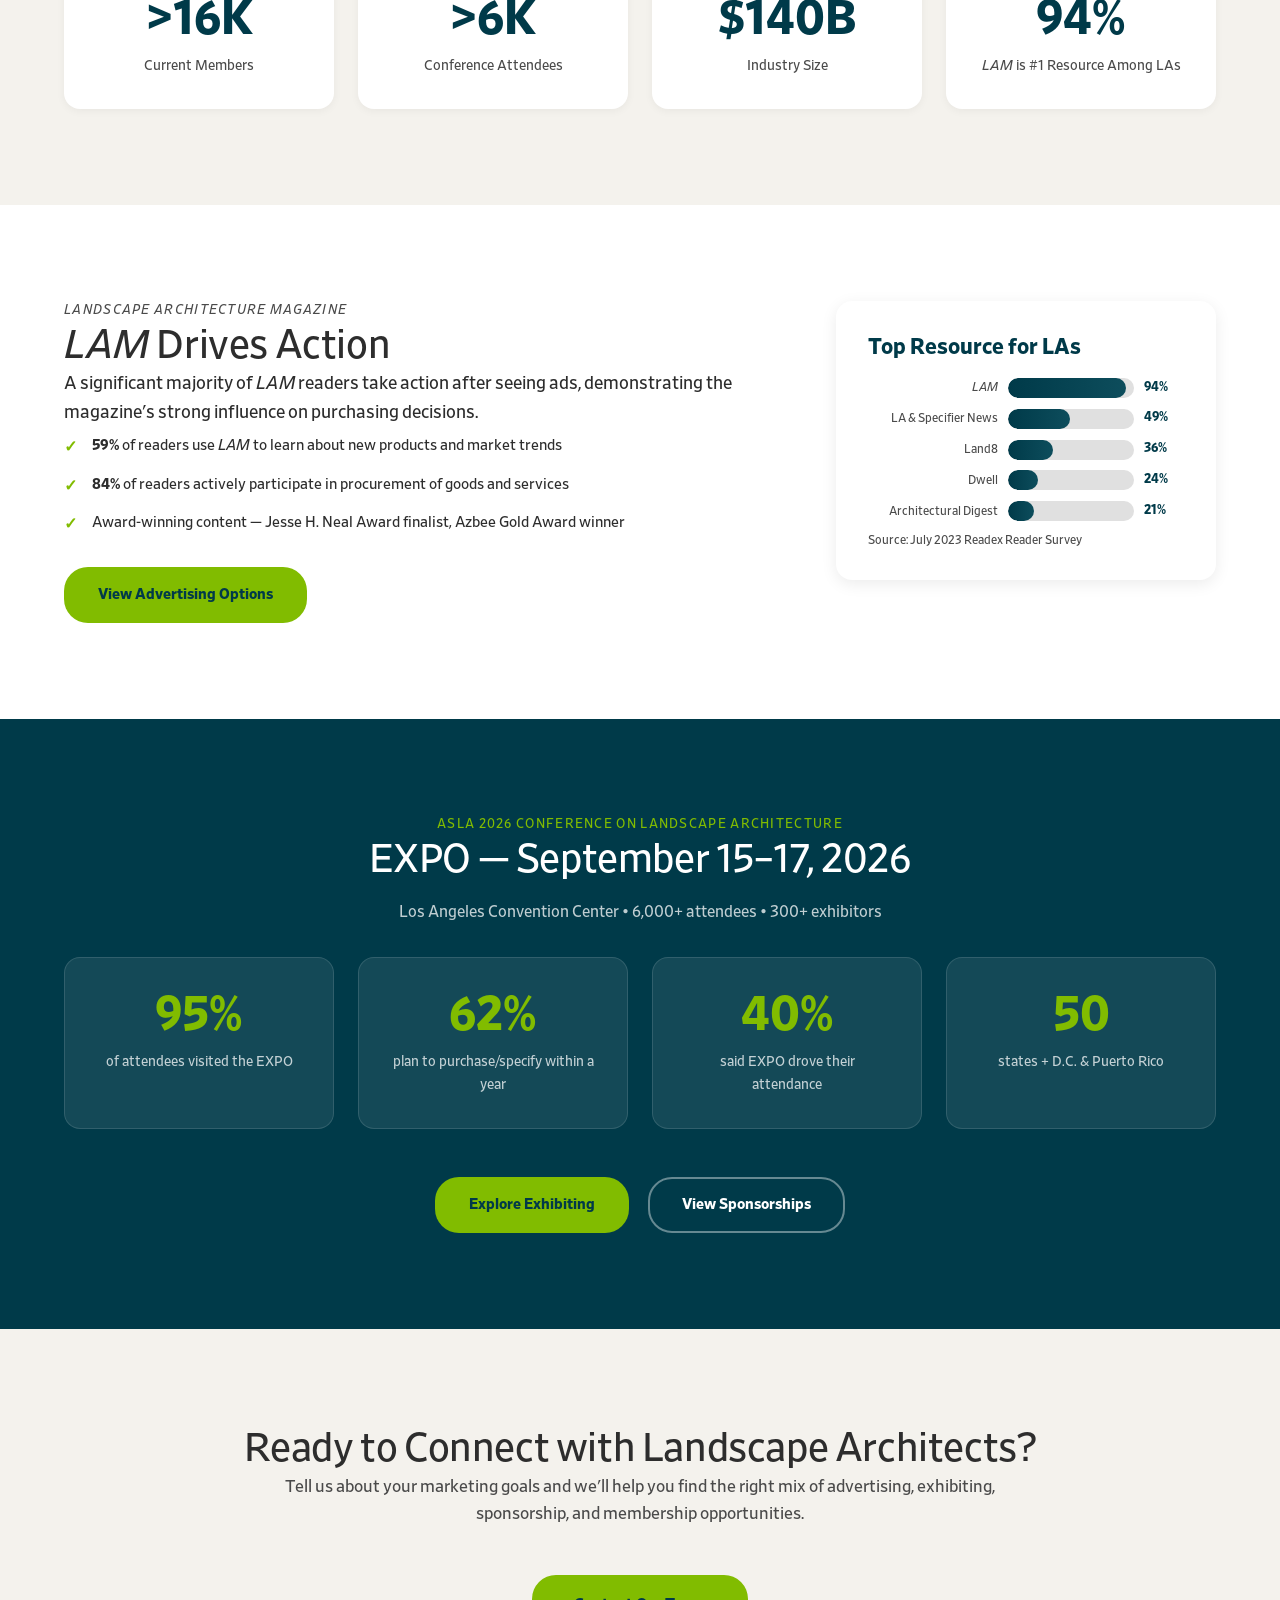
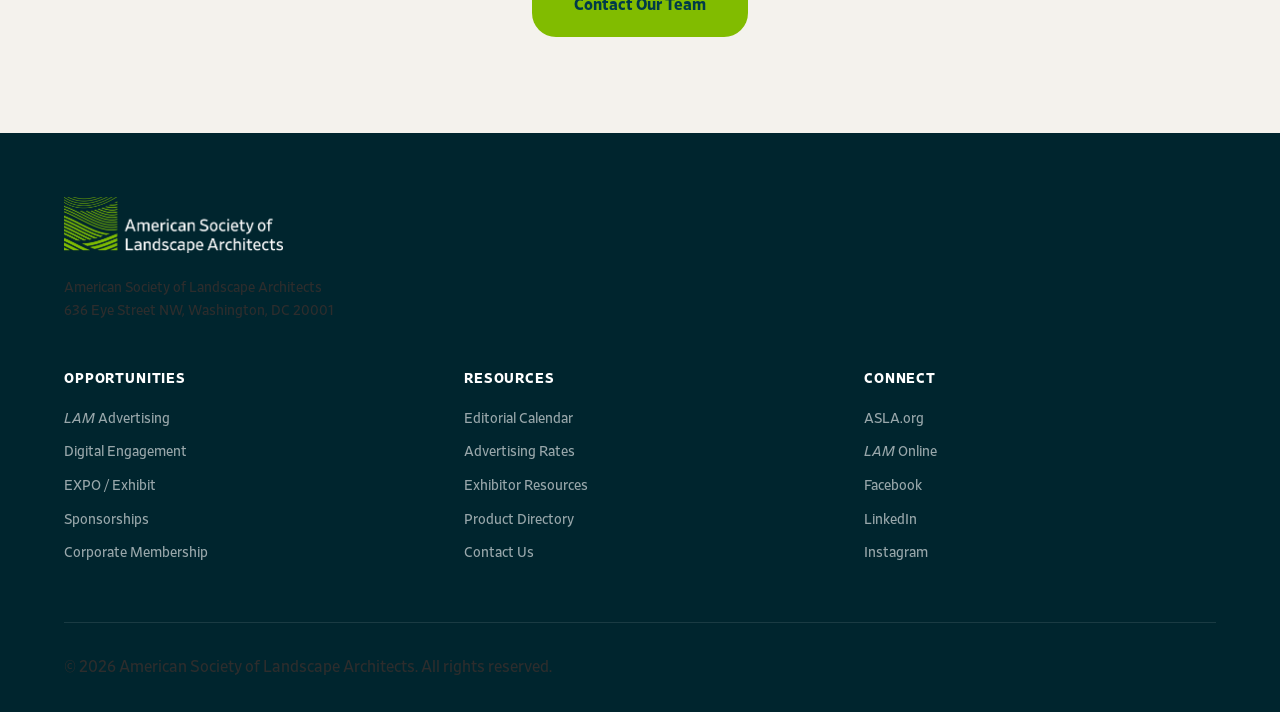
==== commit 025c8bc9: "Italicize LAM and Landscape Architecture Magazine throughout All visible instances of "LAM" and "Lan" ====
--- a/index.html
+++ b/index.html
@@ -14,7 +14,7 @@
 <header class="site-header" id="top">
   <div class="container header-inner">
     <a href="index.html" class="logo">
-      <img src="assets/logos/asla-full-green-white.png" alt="American Society of Landscape Architects" height="14">
+      <img src="assets/logos/asla-full-green-white.png" alt="American Society of Landscape Architects" height="7">
     </a>
     <button class="nav-toggle" aria-label="Toggle navigation" aria-expanded="false">
       <span></span><span></span><span></span>
@@ -25,7 +25,7 @@
         <li class="has-dropdown">
           <a href="advertising.html">Advertising</a>
           <ul class="dropdown">
-            <li><a href="advertising.html#lam-advertising">LAM Print</a></li>
+            <li><a href="advertising.html#lam-advertising"><em>LAM</em> Print</a></li>
             <li><a href="advertising.html#ad-rates">Rates</a></li>
             <li><a href="advertising.html#editorial-calendar">Editorial Calendar</a></li>
             <li><a href="advertising.html#digital-engagement">Digital</a></li>
@@ -72,7 +72,7 @@
           <svg viewBox="0 0 48 48" fill="none"><rect x="6" y="10" width="36" height="28" rx="3" stroke="currentColor" stroke-width="2"/><path d="M6 18h36M18 18v20" stroke="currentColor" stroke-width="2"/><circle cx="30" cy="28" r="4" stroke="currentColor" stroke-width="2"/></svg>
         </div>
         <h3>Advertise</h3>
-        <p>LAM is the source landscape architects reference for new ideas and to stay current. Our print and digital offerings put your brand in front of professionals when they need you most.</p>
+        <p><em>LAM</em> is the source landscape architects reference for new ideas and to stay current. Our print and digital offerings put your brand in front of professionals when they need you most.</p>
       </a>
       <a href="expo.html" class="pillar-card">
         <div class="pillar-icon">
@@ -119,7 +119,7 @@
       </div>
       <div class="stat-card">
         <span class="stat-number">94%</span>
-        <span class="stat-label">LAM is #1 Resource Among LAs</span>
+        <span class="stat-label"><em>LAM</em> is #1 Resource Among LAs</span>
       </div>
     </div>
   </div>
@@ -130,11 +130,11 @@
   <div class="container">
     <div class="two-col">
       <div class="col-text">
-        <p class="eyebrow">Landscape Architecture Magazine</p>
-        <h2>LAM Drives Action</h2>
-        <p class="body-lg">A significant majority of LAM readers take action after seeing ads, demonstrating the magazine's strong influence on purchasing decisions.</p>
+        <p class="eyebrow"><em>Landscape Architecture Magazine</em></p>
+        <h2><em>LAM</em> Drives Action</h2>
+        <p class="body-lg">A significant majority of <em>LAM</em> readers take action after seeing ads, demonstrating the magazine's strong influence on purchasing decisions.</p>
         <ul class="check-list">
-          <li><strong>59%</strong> of readers use LAM to learn about new products and market trends</li>
+          <li><strong>59%</strong> of readers use <em>LAM</em> to learn about new products and market trends</li>
           <li><strong>84%</strong> of readers actively participate in procurement of goods and services</li>
           <li>Award-winning content — Jesse H. Neal Award finalist, Azbee Gold Award winner</li>
         </ul>
@@ -144,7 +144,7 @@
         <div class="info-card">
           <h4>Top Resource for LAs</h4>
           <div class="bar-chart">
-            <div class="bar-row"><span class="bar-label">LAM</span><div class="bar-track"><div class="bar-fill" style="width:94%"></div></div><span class="bar-val">94%</span></div>
+            <div class="bar-row"><span class="bar-label"><em>LAM</em></span><div class="bar-track"><div class="bar-fill" style="width:94%"></div></div><span class="bar-val">94%</span></div>
             <div class="bar-row"><span class="bar-label">LA &amp; Specifier News</span><div class="bar-track"><div class="bar-fill" style="width:49%"></div></div><span class="bar-val">49%</span></div>
             <div class="bar-row"><span class="bar-label">Land8</span><div class="bar-track"><div class="bar-fill" style="width:36%"></div></div><span class="bar-val">36%</span></div>
             <div class="bar-row"><span class="bar-label">Dwell</span><div class="bar-track"><div class="bar-fill" style="width:24%"></div></div><span class="bar-val">24%</span></div>
@@ -199,14 +199,14 @@
 <footer class="site-footer">
   <div class="container footer-inner">
     <div class="footer-brand">
-      <img src="assets/logos/asla-full-green-white.png" alt="American Society of Landscape Architects" height="14">
+      <img src="assets/logos/asla-full-green-white.png" alt="American Society of Landscape Architects" height="7">
       <p>American Society of Landscape Architects<br>636 Eye Street NW, Washington, DC 20001</p>
     </div>
     <div class="footer-links">
       <div>
         <h5>Opportunities</h5>
         <ul>
-          <li><a href="advertising.html">LAM Advertising</a></li>
+          <li><a href="advertising.html"><em>LAM</em> Advertising</a></li>
           <li><a href="advertising.html#digital-engagement">Digital Engagement</a></li>
           <li><a href="expo.html">EXPO / Exhibit</a></li>
           <li><a href="sponsorships.html">Sponsorships</a></li>
@@ -227,7 +227,7 @@
         <h5>Connect</h5>
         <ul>
           <li><a href="https://www.asla.org">ASLA.org</a></li>
-          <li><a href="https://www.landscapearchitecturemagazine.org">LAM Online</a></li>
+          <li><a href="https://www.landscapearchitecturemagazine.org"><em>LAM</em> Online</a></li>
           <li><a href="https://www.facebook.com/americansocietyoflandscapearchitects">Facebook</a></li>
           <li><a href="https://www.linkedin.com/company/american-society-of-landscape-architects/">LinkedIn</a></li>
           <li><a href="https://www.instagram.com/nationalasla">Instagram</a></li>
--- a/style.css
+++ b/style.css
@@ -46,7 +46,7 @@
   justify-content: space-between;
 }
 .logo { display: flex; align-items: center; gap: 10px; text-decoration: none; }
-.logo img { display: block; }
+.logo img { display: block; height: 56px; width: auto; }
 .logo-text {
   font-family: var(--font-sans);
   font-weight: 700;
@@ -773,7 +773,7 @@
 }
 .footer-inner {}
 .footer-brand { margin-bottom: var(--space-2xl); }
-.footer-brand img { margin-bottom: var(--space-md); }
+.footer-brand img { margin-bottom: var(--space-md); height: 56px; width: auto; }
 .footer-brand p { font-size: 14px; line-height: 1.6; }
 .footer-links {
   display: grid;
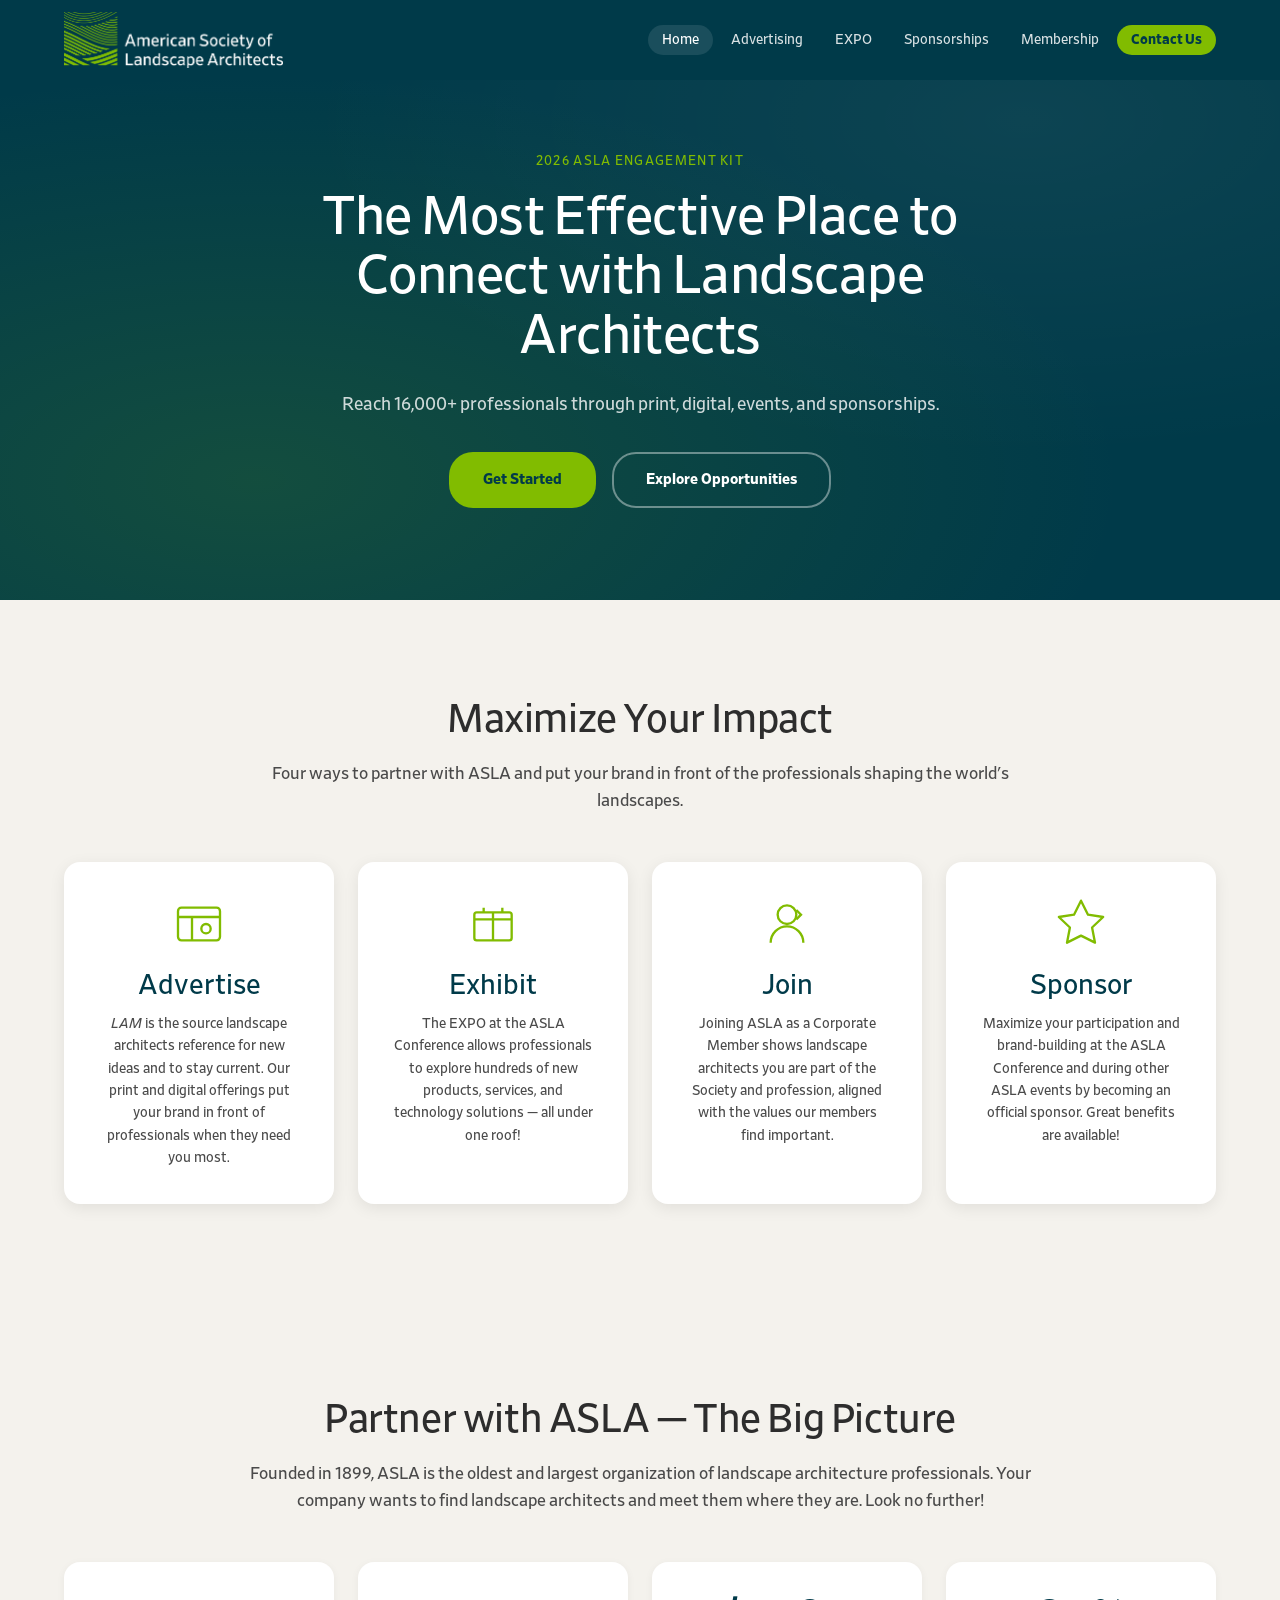
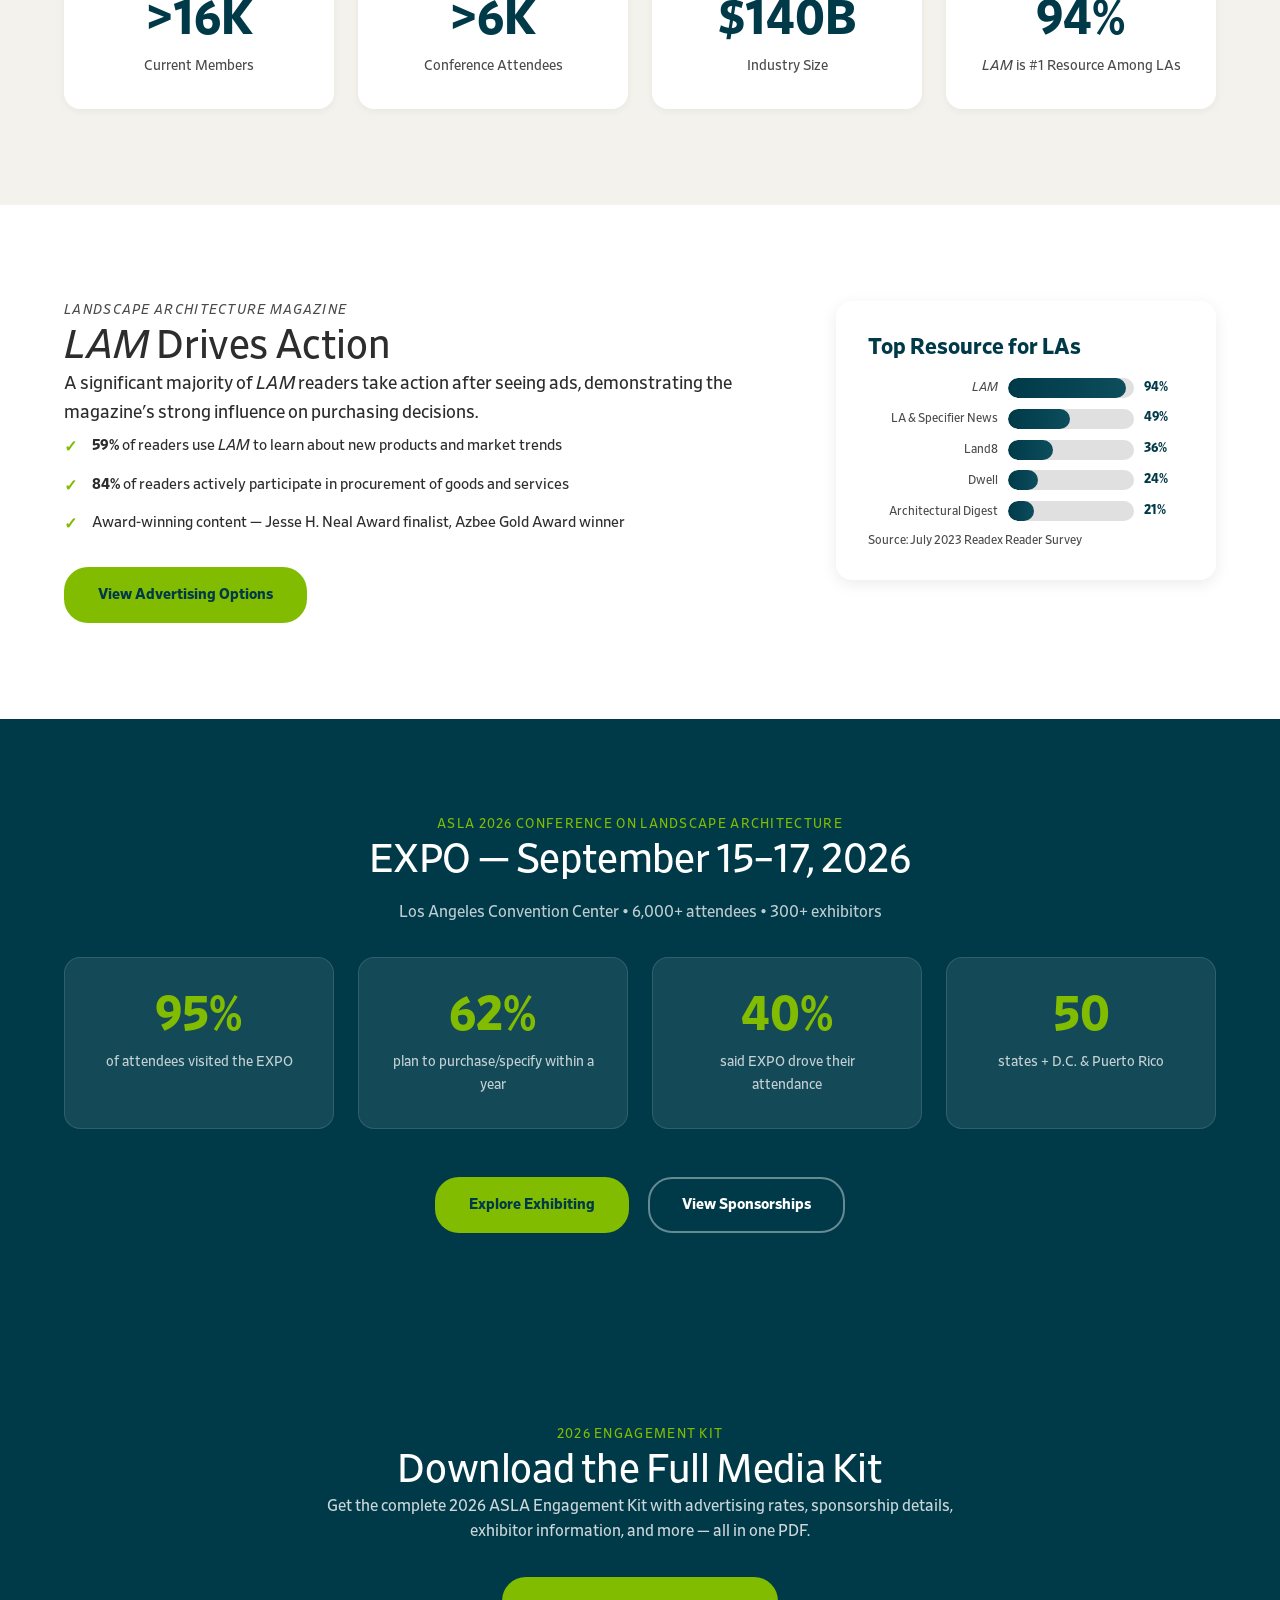
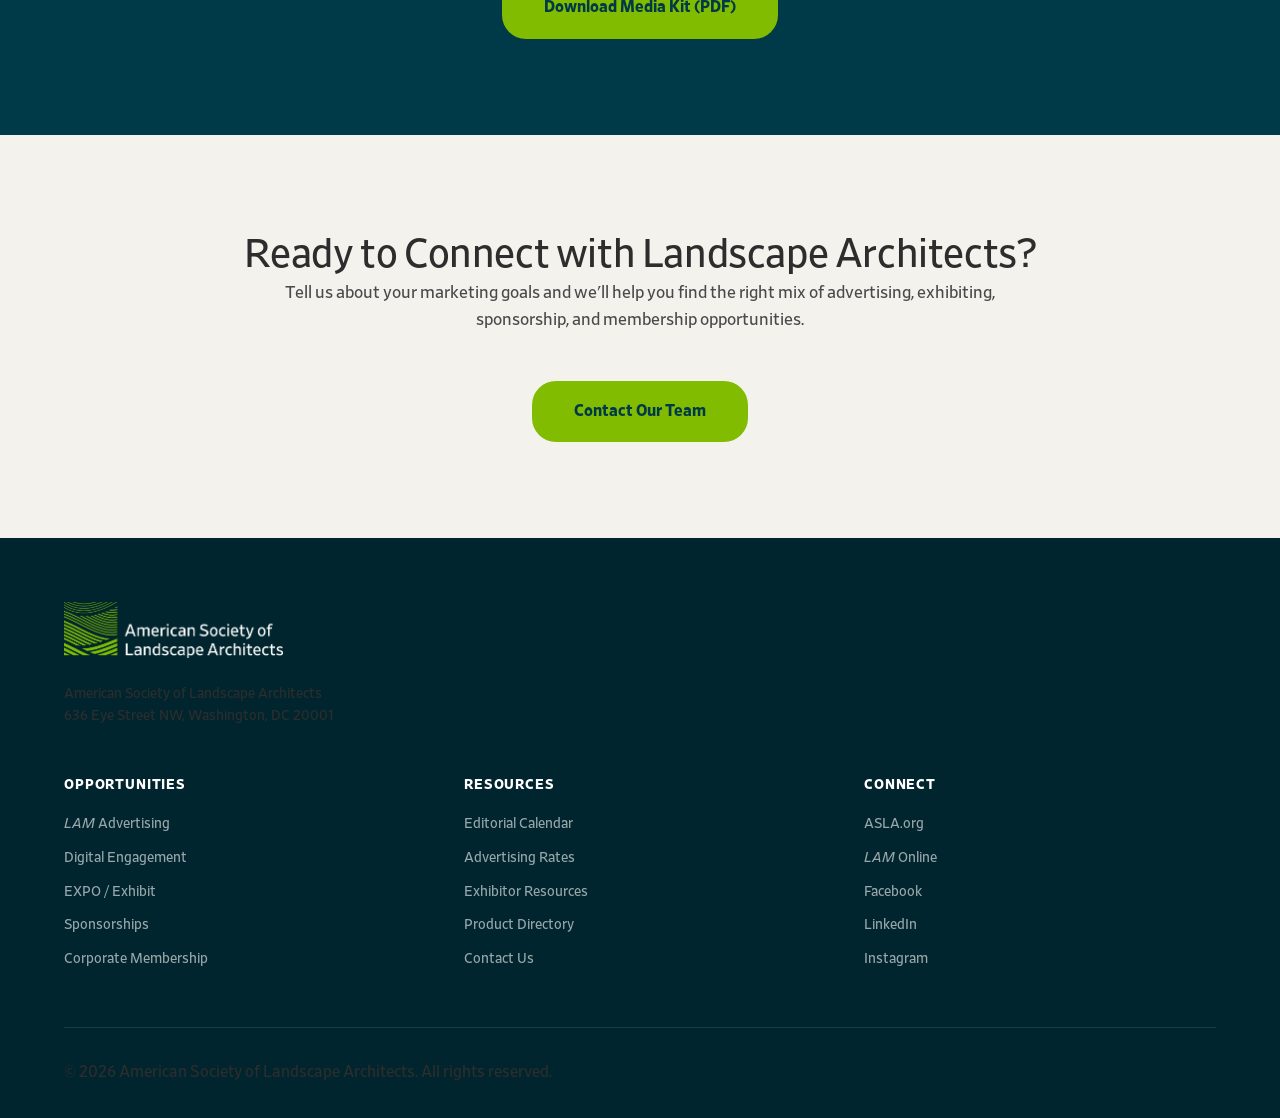
==== commit 584e2b7b: "Add media kit download CTA on home page Added a dark section with download button for the full 2026 " ====
--- a/index.html
+++ b/index.html
@@ -186,6 +186,16 @@
   </div>
 </section>
 
+<!-- ===== MEDIA KIT DOWNLOAD ===== -->
+<section class="section section-dark" style="text-align:center">
+  <div class="container">
+    <p class="eyebrow" style="color:var(--asla-green)">2026 Engagement Kit</p>
+    <h2 style="color:var(--white)">Download the Full Media Kit</h2>
+    <p style="color:rgba(255,255,255,0.8);max-width:640px;margin:0 auto var(--space-xl)">Get the complete 2026 ASLA Engagement Kit with advertising rates, sponsorship details, exhibitor information, and more — all in one PDF.</p>
+    <a href="assets/ASLA_MediaKit26.pdf" download class="btn btn-primary btn-lg">Download Media Kit (PDF)</a>
+  </div>
+</section>
+
 <!-- ===== CTA BANNER ===== -->
 <section class="section" style="text-align:center">
   <div class="container">
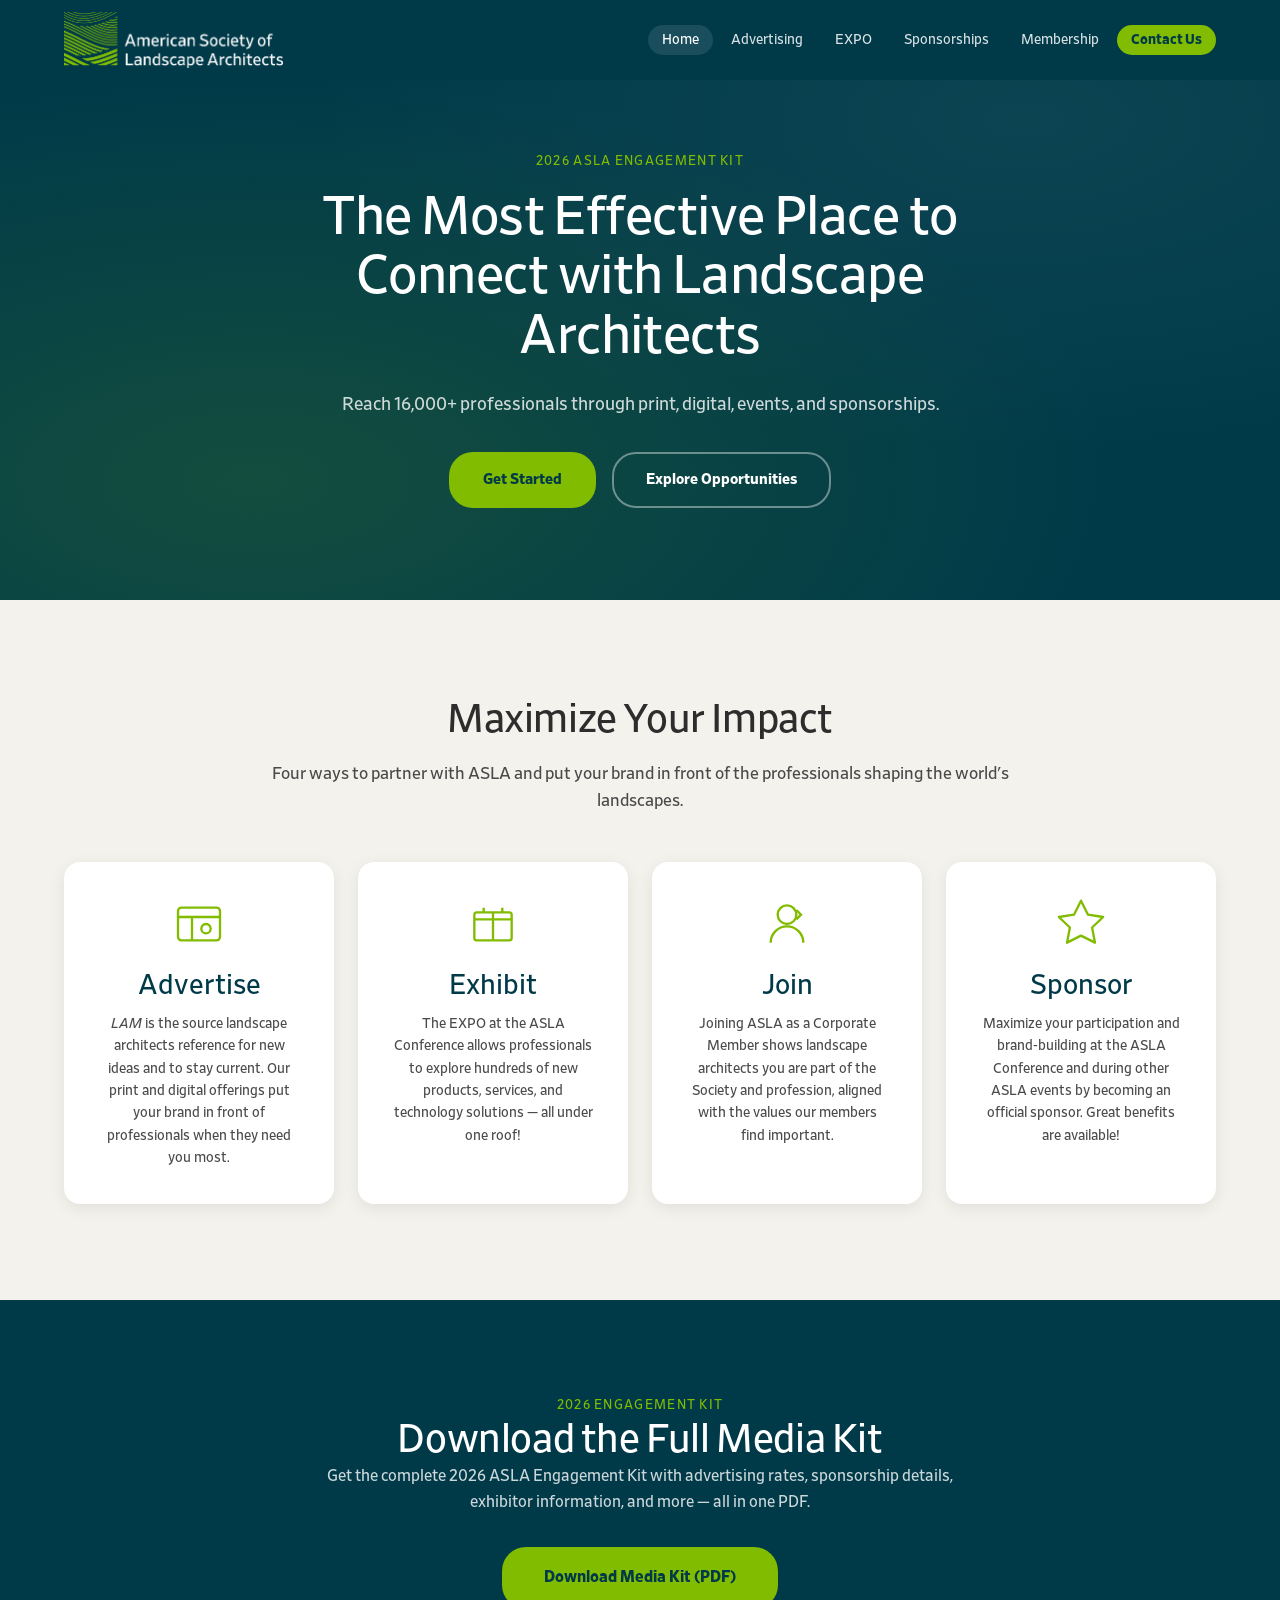
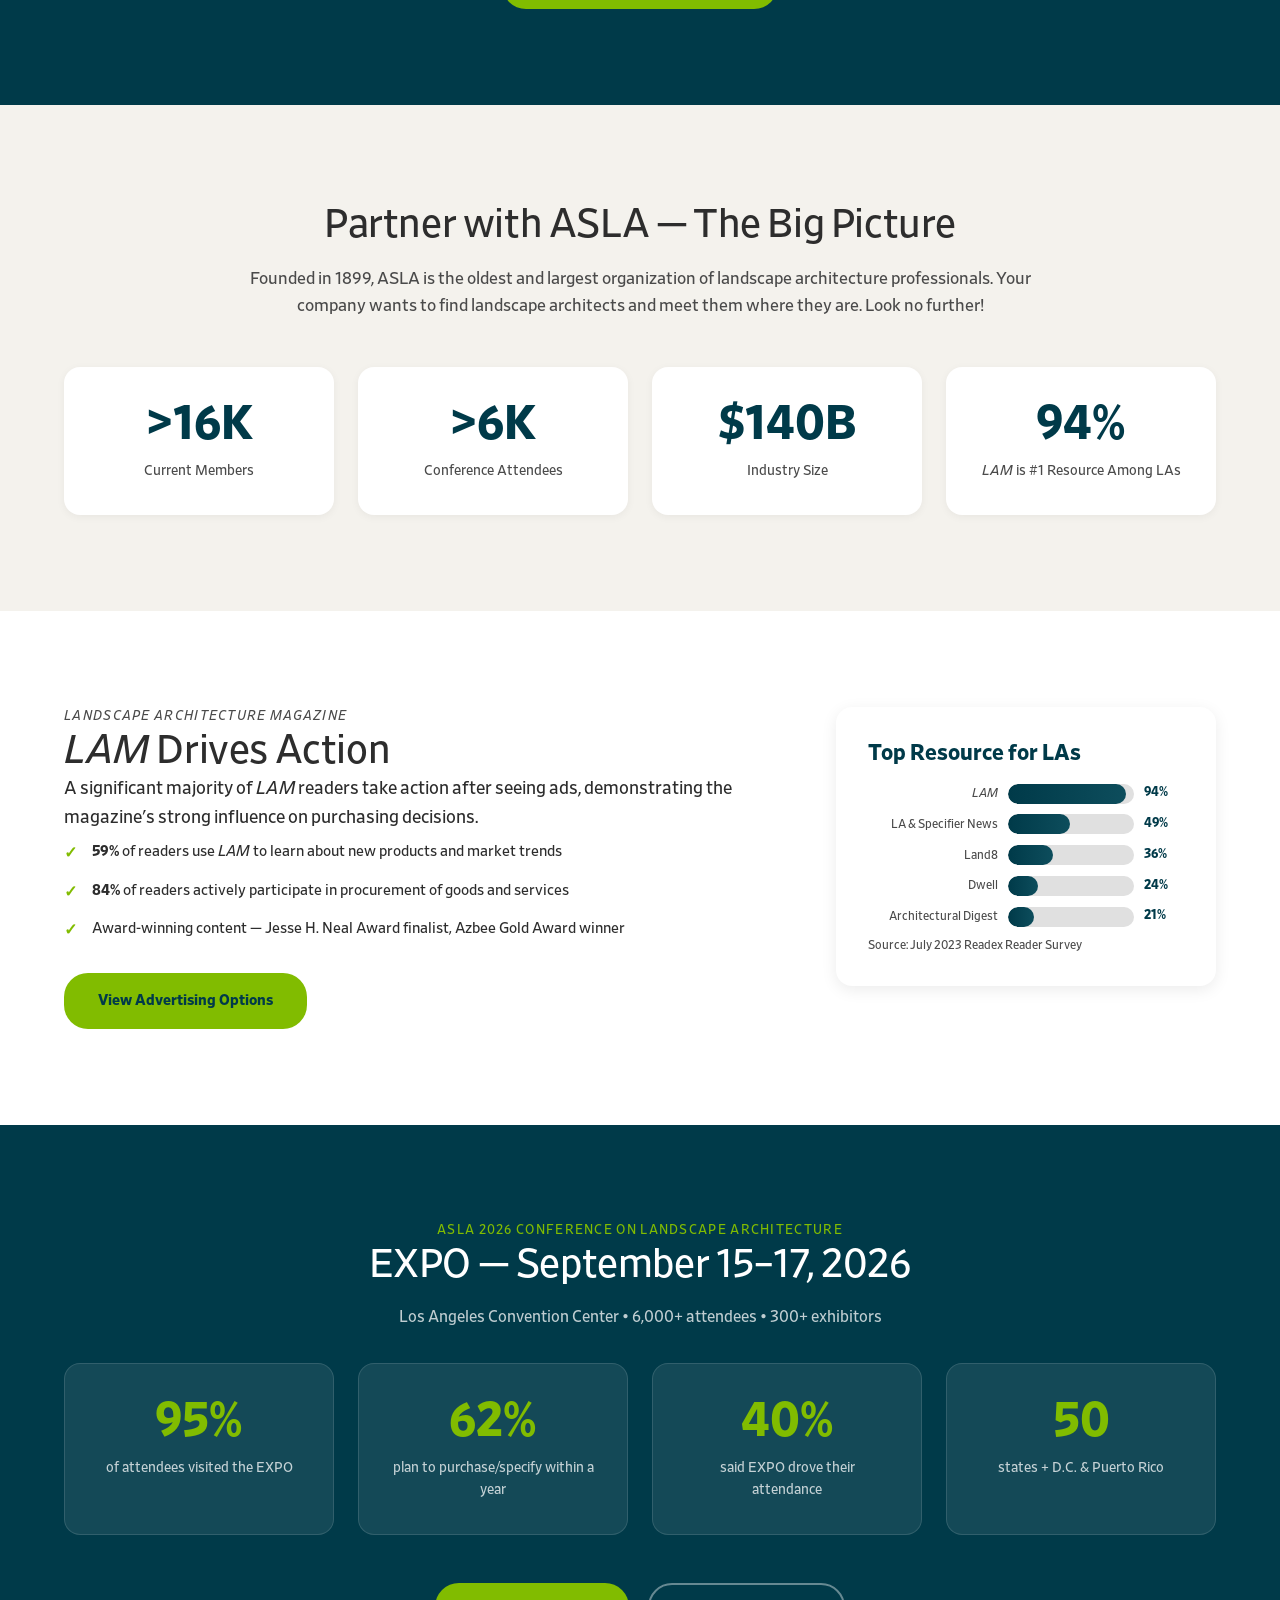
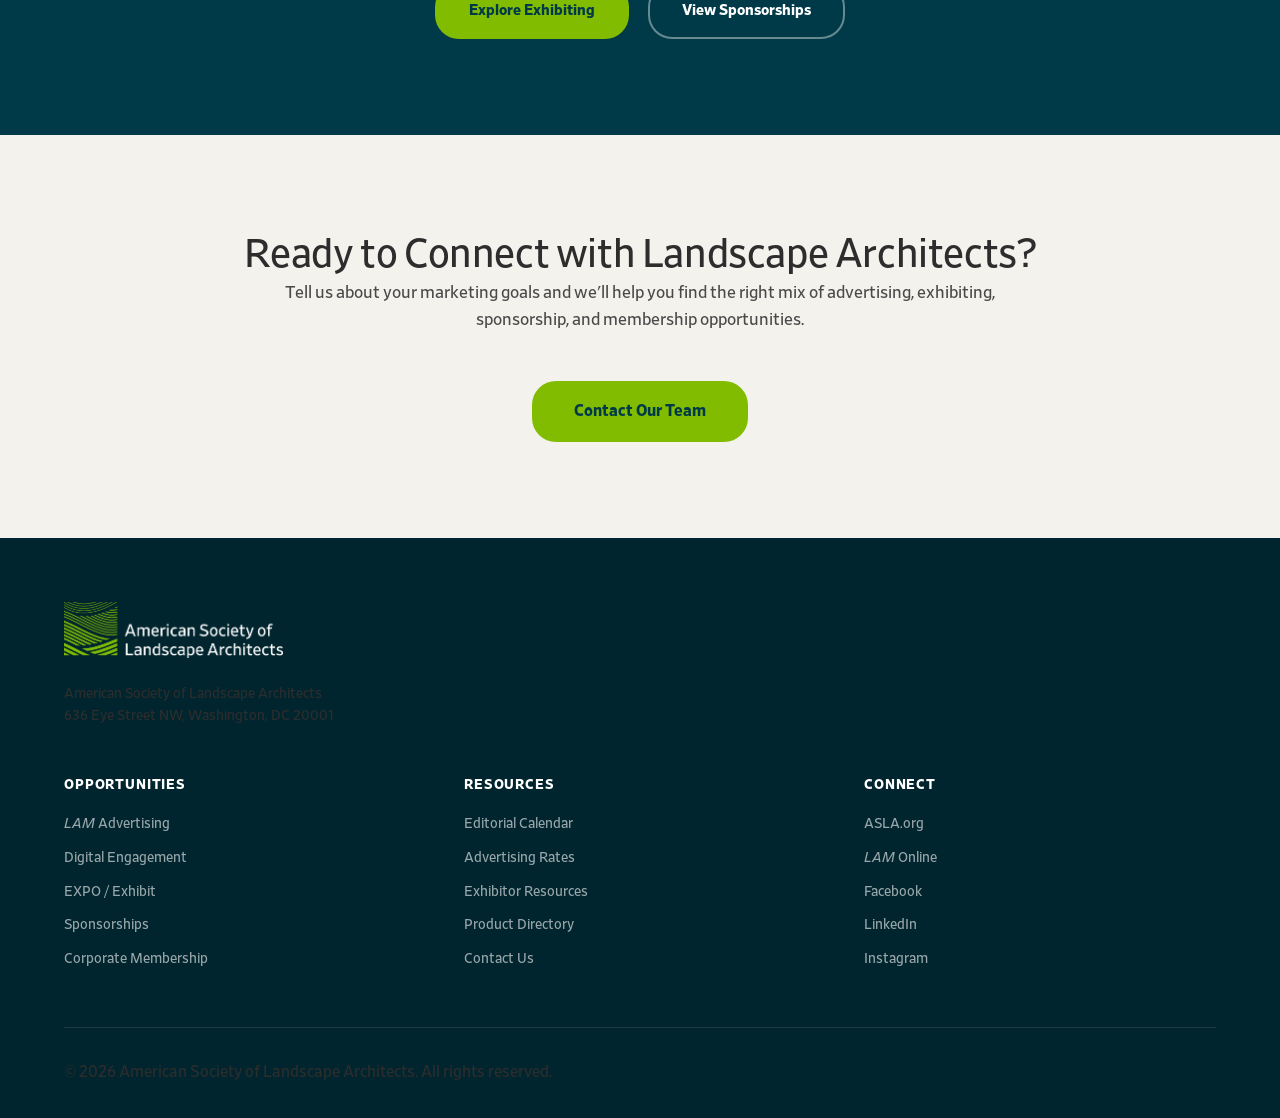
==== commit 69c1636b: "Move media kit download CTA between Maximize and Partner sections Co-Authored-By: Claude Opus 4.6 <n" ====
--- a/index.html
+++ b/index.html
@@ -99,6 +99,16 @@
   </div>
 </section>
 
+<!-- ===== MEDIA KIT DOWNLOAD ===== -->
+<section class="section section-dark" style="text-align:center">
+  <div class="container">
+    <p class="eyebrow" style="color:var(--asla-green)">2026 Engagement Kit</p>
+    <h2 style="color:var(--white)">Download the Full Media Kit</h2>
+    <p style="color:rgba(255,255,255,0.8);max-width:640px;margin:0 auto var(--space-xl)">Get the complete 2026 ASLA Engagement Kit with advertising rates, sponsorship details, exhibitor information, and more — all in one PDF.</p>
+    <a href="assets/ASLA_MediaKit26.pdf" download class="btn btn-primary btn-lg">Download Media Kit (PDF)</a>
+  </div>
+</section>
+
 <!-- ===== THE BIG PICTURE — Stats ===== -->
 <section class="section stats-section">
   <div class="container">
@@ -186,16 +196,6 @@
   </div>
 </section>
 
-<!-- ===== MEDIA KIT DOWNLOAD ===== -->
-<section class="section section-dark" style="text-align:center">
-  <div class="container">
-    <p class="eyebrow" style="color:var(--asla-green)">2026 Engagement Kit</p>
-    <h2 style="color:var(--white)">Download the Full Media Kit</h2>
-    <p style="color:rgba(255,255,255,0.8);max-width:640px;margin:0 auto var(--space-xl)">Get the complete 2026 ASLA Engagement Kit with advertising rates, sponsorship details, exhibitor information, and more — all in one PDF.</p>
-    <a href="assets/ASLA_MediaKit26.pdf" download class="btn btn-primary btn-lg">Download Media Kit (PDF)</a>
-  </div>
-</section>
-
 <!-- ===== CTA BANNER ===== -->
 <section class="section" style="text-align:center">
   <div class="container">
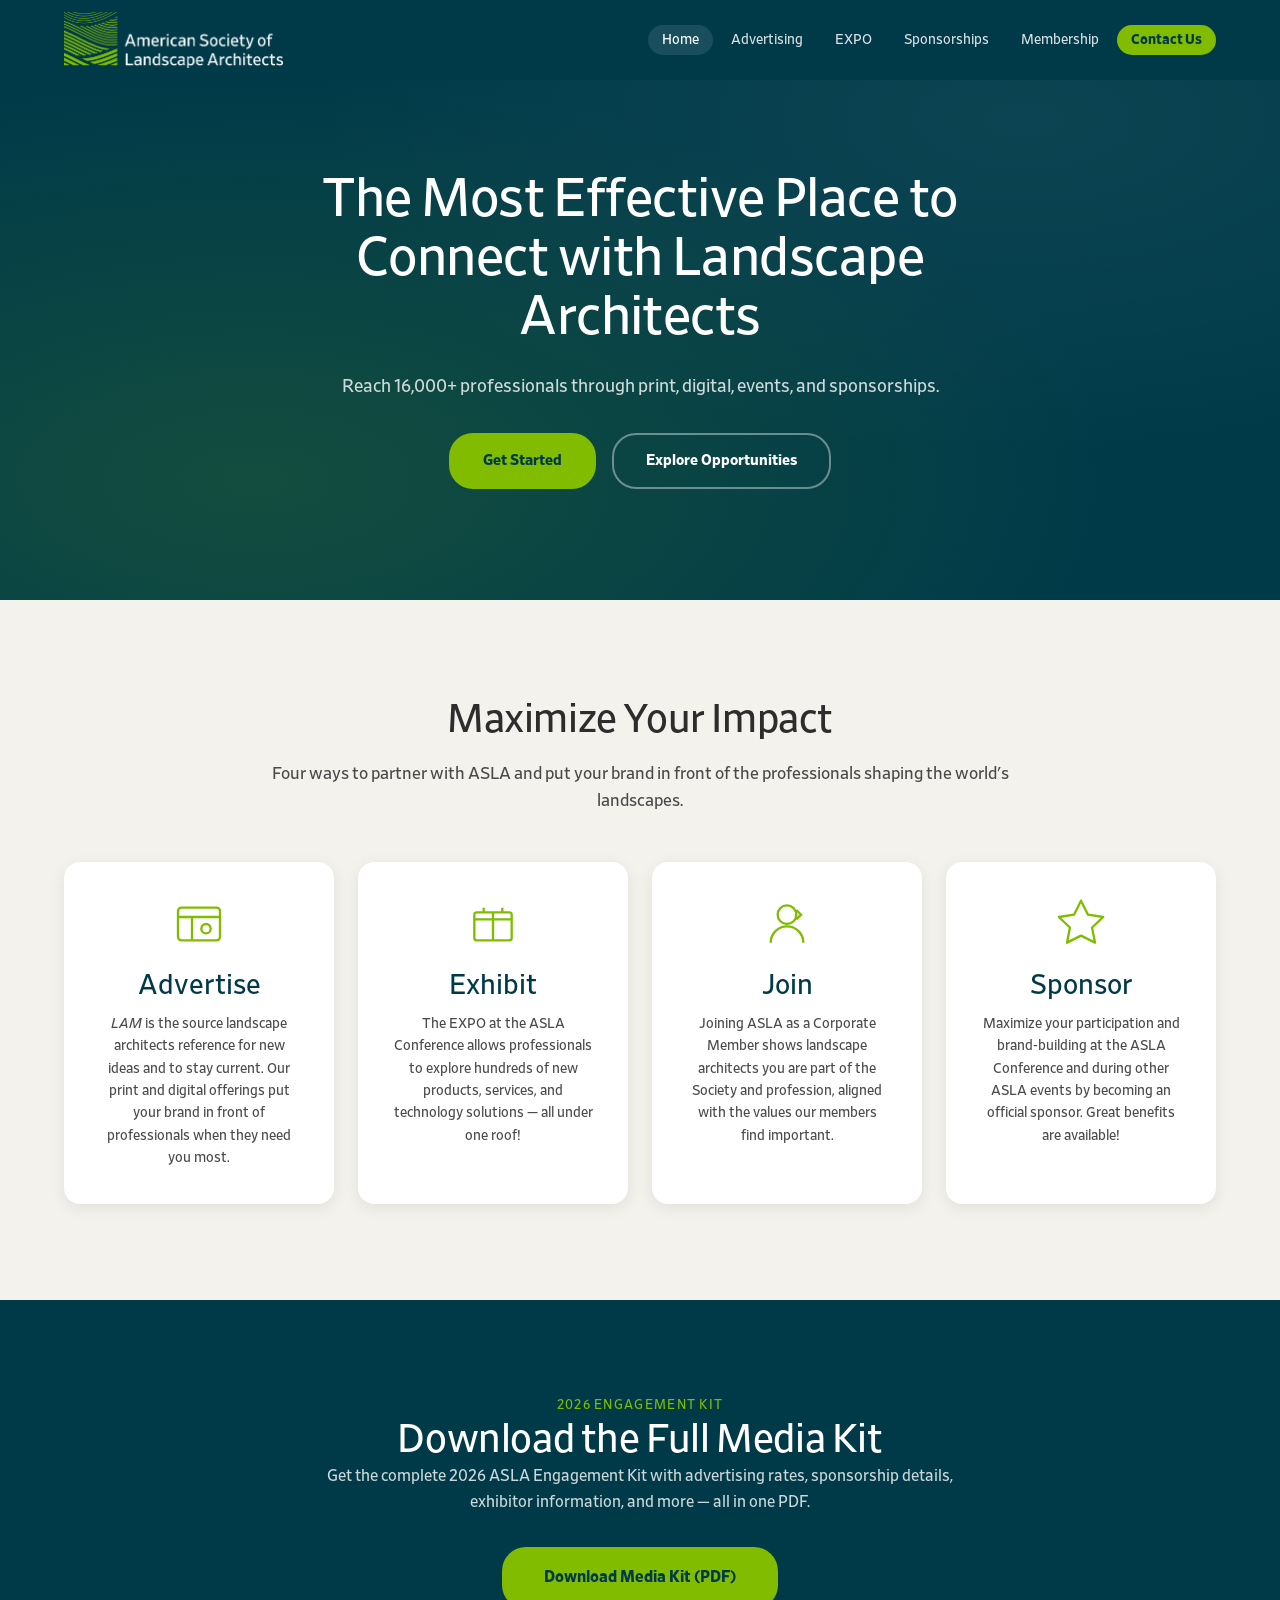
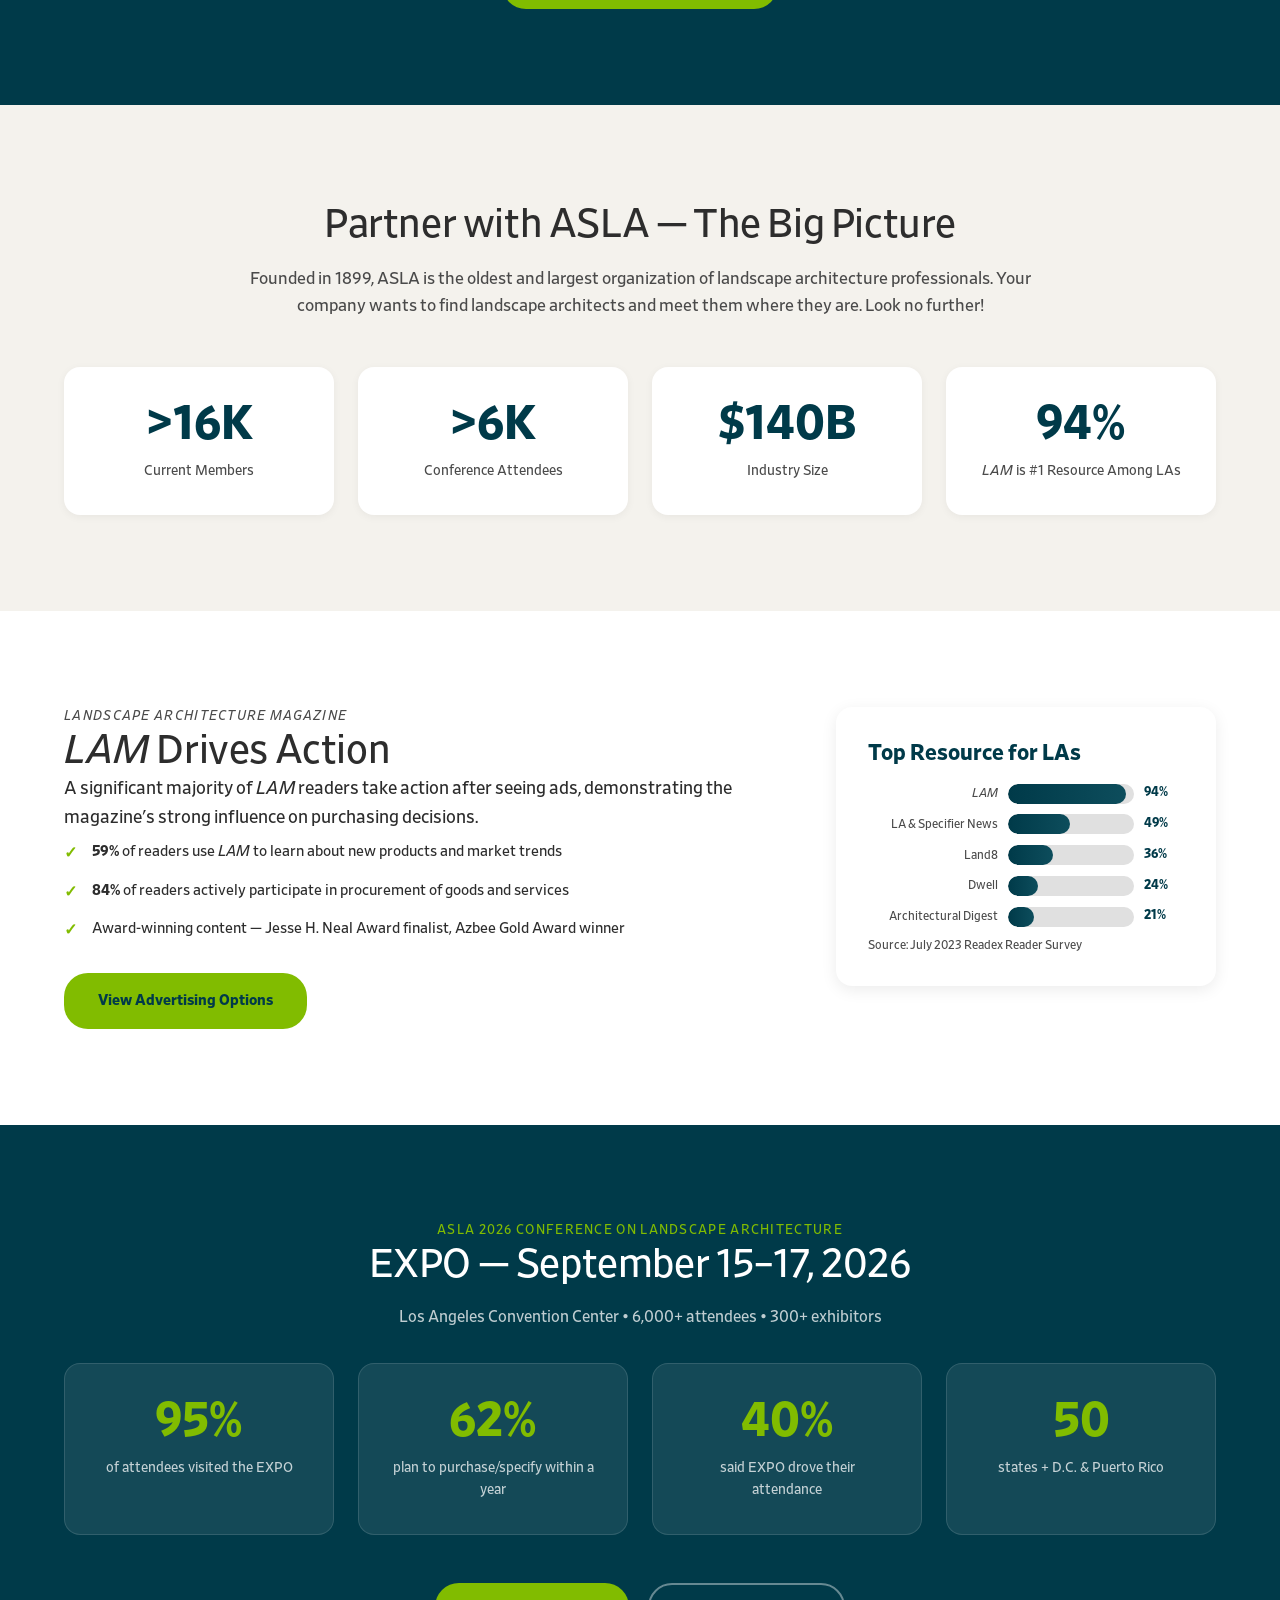
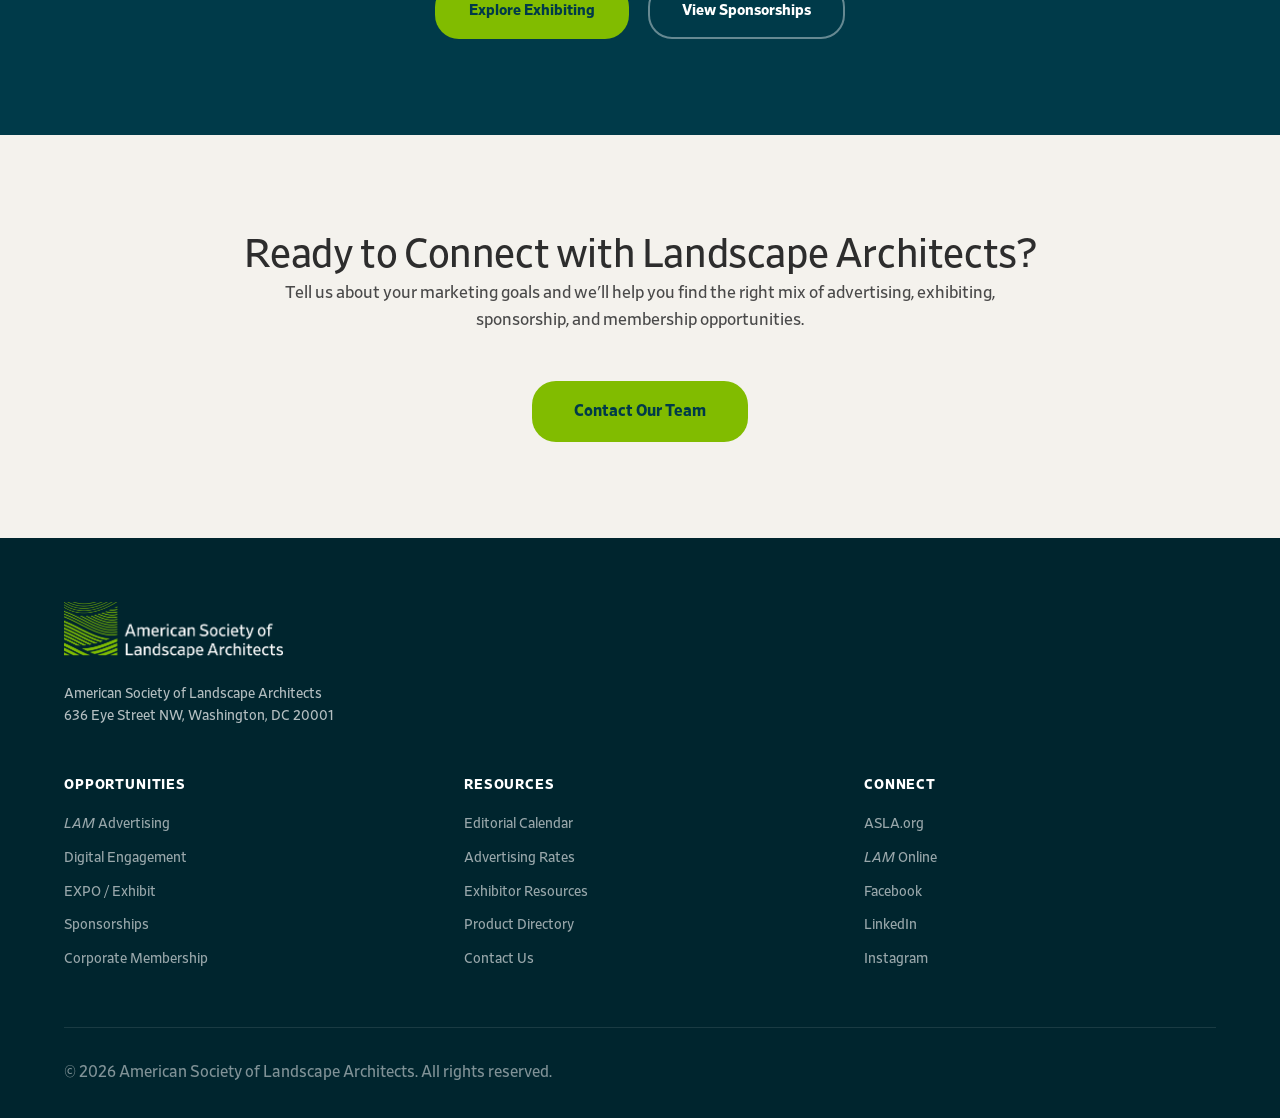
==== commit 93fbdd24: "Fix footer text color and remove hero eyebrow Footer paragraph text was showing dark gray on dark bl" ====
--- a/index.html
+++ b/index.html
@@ -51,7 +51,6 @@
 <!-- ===== HERO ===== -->
 <section class="hero" id="home">
   <div class="container hero-content">
-    <p class="eyebrow hero-eyebrow">2026 ASLA Engagement Kit</p>
     <h1>The Most Effective Place to<br>Connect with Landscape Architects</h1>
     <p class="body-lg hero-sub">Reach 16,000+ professionals through print, digital, events, and sponsorships.</p>
     <div class="hero-actions">
--- a/style.css
+++ b/style.css
@@ -774,7 +774,7 @@
 .footer-inner {}
 .footer-brand { margin-bottom: var(--space-2xl); }
 .footer-brand img { margin-bottom: var(--space-md); height: 56px; width: auto; }
-.footer-brand p { font-size: 14px; line-height: 1.6; }
+.footer-brand p { font-size: 14px; line-height: 1.6; color: rgba(255,255,255,0.7) !important; }
 .footer-links {
   display: grid;
   grid-template-columns: repeat(3, 1fr);
@@ -802,6 +802,7 @@
   border-top: 1px solid rgba(255,255,255,0.1);
   font-size: 13px;
 }
+.footer-bottom p { color: rgba(255,255,255,0.5) !important; }
 
 /* ── Back to Top ───────────────────────────────────────────────────────────── */
 .back-to-top {
